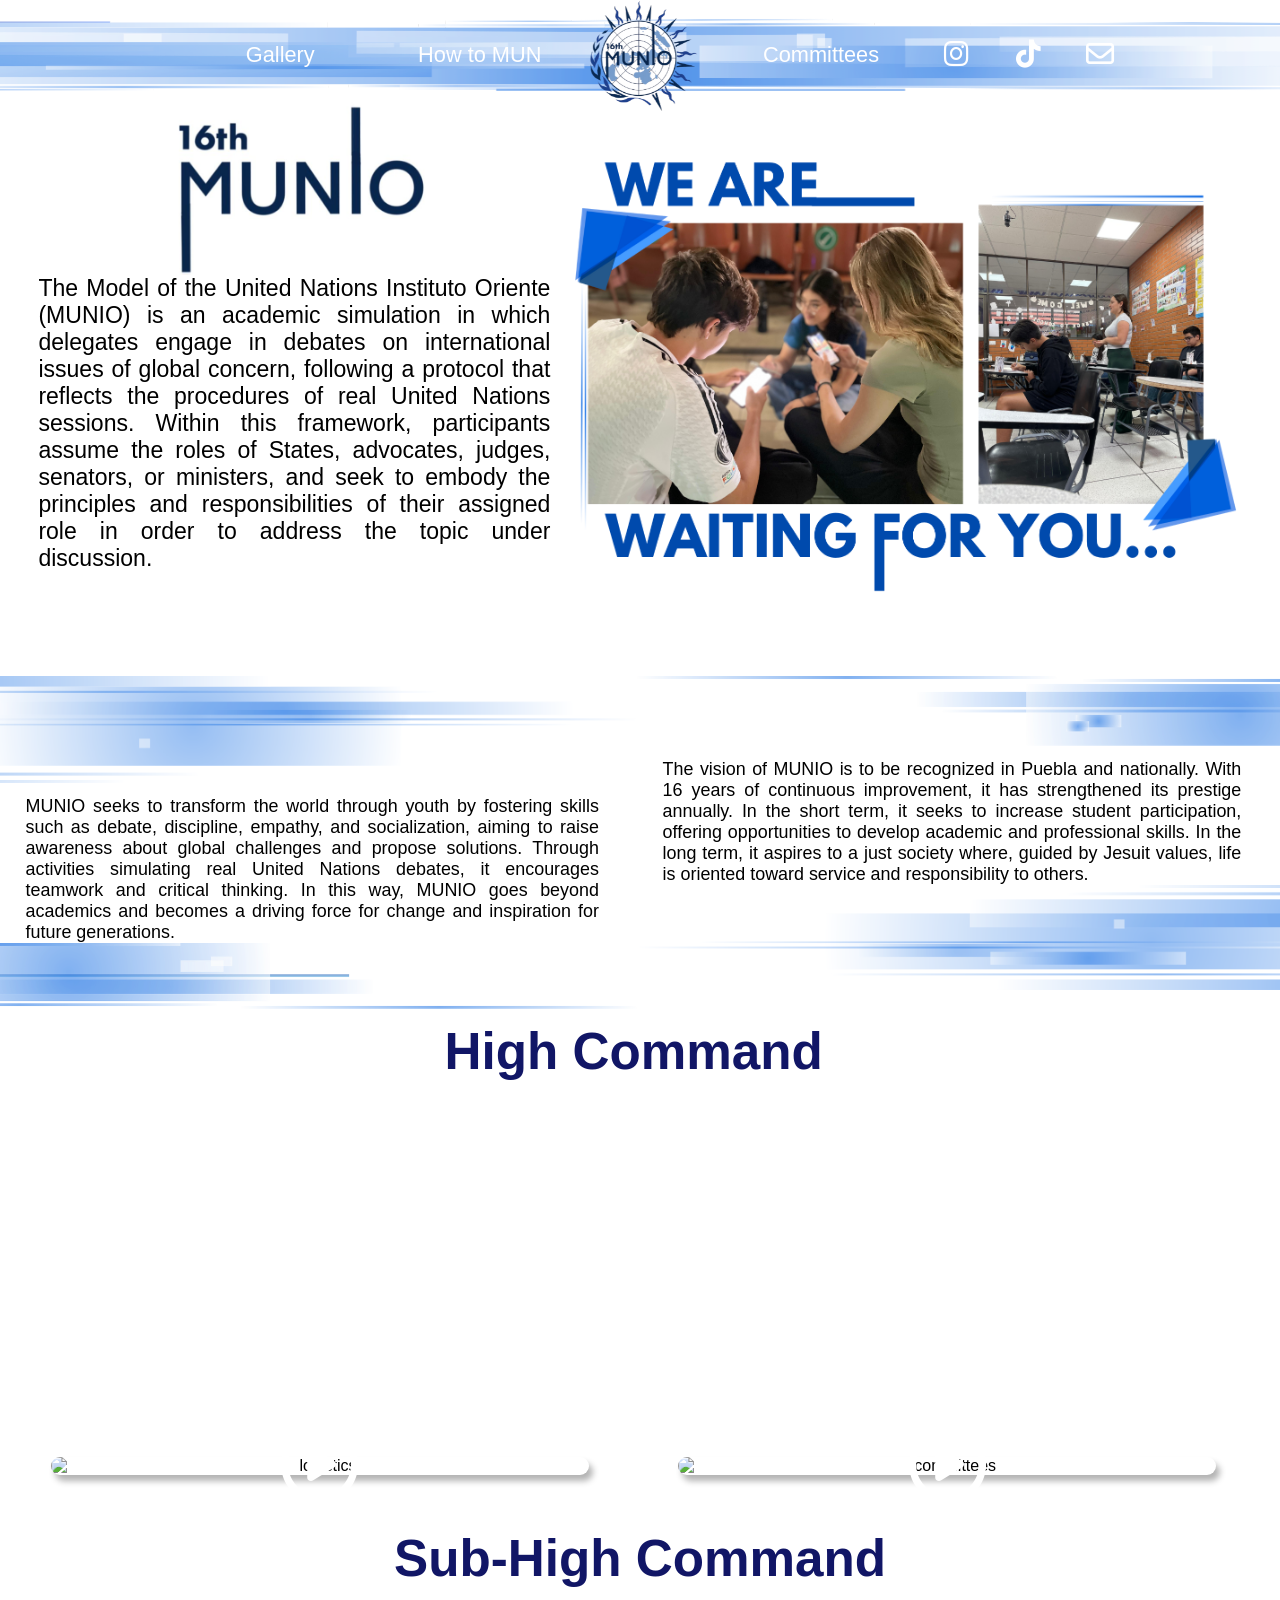
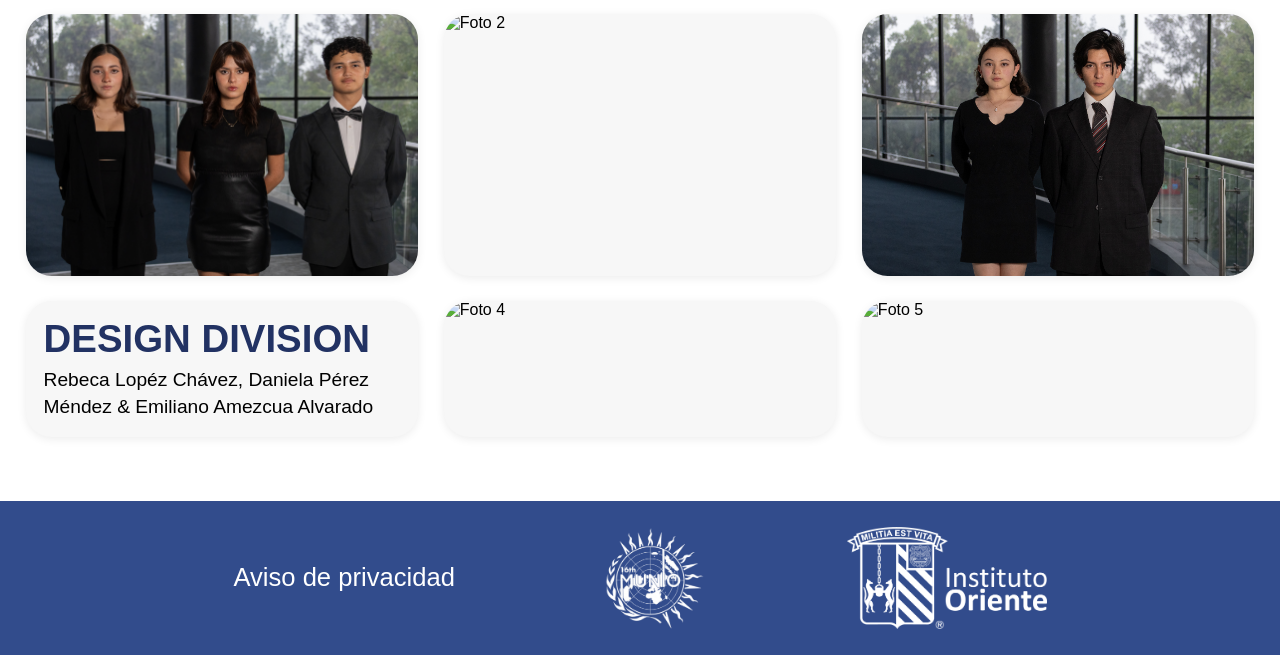
==== index.html @ 8e5d906c "Commit inicial" ====
<!DOCTYPE html>
<html lang="en">
<head>
  <meta charset="UTF-8">
  <meta name="viewport" content="width=device-width, initial-scale=1.0">
  <title>MUNIO | Home</title>
  <!-- Favicon -->
  <link rel="stylesheet" href="https://unpkg.com/aos@2.3.1/dist/aos.css">
  <link rel="shortcut icon" href="all.photos/logo-window.png" type="image/x-icon">
  <!-- Styles -->
  <link rel="stylesheet" href="home/home.css">
  <link rel="stylesheet" href="nb_footer.css">
  <link rel="stylesheet" href="https://cdnjs.cloudflare.com/ajax/libs/font-awesome/6.2.0/css/all.min.css">
  <!-- Description for SEO -->
  <meta name="description" content="MUNIO - The Model of the United Nations Instituto Oriente. Explore our mission, events, and join the discussion.">
</head>
<body>
  <section class="container">
    <img class="bar" src="all.photos/navbar.png" alt="">
    <div class="navbar">
      <a href="gallery/gallery.html">&nbsp Gallery  &nbsp</a>
      <a href="how_to_mun/htm.html" >&nbsp How to MUN &nbsp</a>
          <a href="index.html" class="centre"> &nbsp    &nbsp</a>
          <a href="committees/cmts.html">&nbsp Committees &nbsp</a>
          <!--<a href="../sign_up/s_up.html">&nbsp Sign Up &nbsp</a> -->
          <a class="smedia" target="_blank" href="https://www.instagram.com/munio.official/"><i class="fab fa-instagram fa-lg"></i></a>
          <a class="smedia" target="_blank" href="https://www.tiktok.com/@munio.official"><i class="fab fa-tiktok fa-lg"></i></a>
          <a class="smedia" target="_blank" href="https://mail.google.com/mail/?view=cm&fs=1&to=munio@ioriente.edu.mx"><i class="fa-regular fa-envelope fa-lg"></i></a>    
    </div>
  </section>
    
  <section class="menu-top"> 
    <a href="home/home.html"><img src="all.photos/16-navbar.png" width="100%"></a>
    <img id="small-navbar"   src="all.photos/small-navbar.png" width="100%">
    <span id="icon" onclick="openNav()">&#9776;</span>
  </section>
  <section id="menu">
    <a class="closebtn" onclick="closeNav()">&times;</a>
    <article class="menu-content">
      <a href="index.html">Home</a>
      <a href="how_to_mun/htm.html">How to MUN</a>
      <a href="committees/cmts.html">Committees</a>
      <!--<a href="sign_up/s_up.html">Sign Up</a>-->
      <a href="gallery/gallery.html">Gallery</a>   
      <a class="sm" target="_blank" href="https://www.instagram.com/munio.official/"><i class="fab fa-instagram fa-lg"></i></a>
      <a class="sm" target="_blank" href="https://www.tiktok.com/@munio.official"><i class="fab fa-tiktok fa-lg"></i></a>
    </article>
  </section>
  
<section class="matriz" id="main-lobby">
  <div class="cell" id="text">
    <div>
      <img src="all.photos/logo-16.png" alt="logo-15">
      <br> 
      <!--<b> "The root of growth is to dare the unknown" </b>
      <br> -->
      <p>
        The Model of the United Nations Instituto Oriente (MUNIO) is an academic simulation in which delegates engage in debates on international issues of global concern, following a protocol that reflects the procedures of real United Nations sessions. Within this framework, participants assume the roles of States, advocates, judges, senators, or ministers, and seek to embody the principles and responsibilities of their assigned role in order to address the topic under discussion.  
      </p>
    </div>
      </div>
<section class="cell" id="slideshow-container">
    <div class="mySlides fade">
      <img src="home/home_photos/index-1.png" style="width:90%">
    </div>
    <!--<div class="mySlides fade">
      <img src="gallery/gallery_photos/gallery_1.png" style="width:100%">
    </div>
    <div class="mySlides fade">
      <img src="gallery/gallery_photos/16-day3.png" style="width:100%">
    </div>
    <div class="mySlides fade">
      <img src="gallery/gallery_photos/5-cfair.png" style="width:100%">
    </div>
    <div class="mySlides fade">
      <img src="gallery/gallery_photos/12-minimun.png" style="width:100%">
    </div>
    <div class="mySlides fade">
      <img src="gallery/gallery_photos/2-2nd_cm.png" style="width:100%">
    </div>
    <div class="mySlides fade">
        <img src="gallery/gallery_photos/3-3rd_cm.png" style="width:100%">
    </div>
    <div class="mySlides fade">
        <img src="gallery/gallery_photos/4-4th_cm.png" style="width:100%">
    </div>-->

    <!--<div class="dots-container">
      <span class="dot"></span> 
      <span class="dot"></span> 
      <span class="dot"></span>
      <span class="dot"></span> 
      <span class="dot"></span> 
      <span class="dot"></span> 
      <span class="dot"></span> 
      <span class="dot"></span> 
    </div>-->
  </section>
</section>
<br>

<!--
<div class="cell" id="envelope">
  <img src="home/home_photos/envelope.png" alt="envelope" width="100%"> 
  <a href="https://youtu.be/QXqbS5a4hmg?si=q9ukcjyzx3qTXGrG" target="_blank"><i class="fa-regular fa-circle-play"></i></a>
</div>
-->
<section class="matriz">
  <div class="cell" id="mission">
    <img src="home/home_photos/i-top-left.png" alt="top-left" style="width:100%;">
    <p>MUNIO seeks to transform the world through youth by fostering skills such as debate, discipline, empathy, and socialization, aiming to raise awareness about global challenges and propose solutions. Through activities simulating real United Nations debates, it encourages teamwork and critical thinking. In this way, MUNIO goes beyond academics and becomes a driving force for change and inspiration for future generations.</p>
    <img class="phone-none" src="home/home_photos/i-bottom-left.png" alt="top-left" style="width:100%;">
  </div>

  <div class="cell" id="vision">
    <img src="home/home_photos/i-top-right.png" alt="top-left" style="width:100%;">
    <p> The vision of MUNIO is to be recognized in Puebla and nationally. With 16 years of continuous improvement, it has strengthened its prestige annually. In the short term, it seeks to increase student participation, offering opportunities to develop academic and professional skills. In the long term, it aspires to a just society where, guided by Jesuit values, life is oriented toward service and responsibility to others.</p>
    <img class="phone-none" src="home/home_photos/i-bottom-right.png" alt="top-left" style="width:100%;">
  </div>
</section>
      <br>

<section class="org-t">
  <h2>High Command</h2>
  <div class="cell" class="hc" data-aos="fade-up">
    <img src="home/home_photos/general.png" alt="general" width="100%"> 
    <a href="https://www.instagram.com/p/DN_dQ3zDlgo/" target="_blank"><i class="fa-regular fa-circle-play"></i></a>
  </div>

  <div class="matriz">
    <div class="cell" class="hc" id="logistics">
      <img src="home/home_photos/logistics.png" alt="logistics" width="100%">
      <a href="https://www.instagram.com/p/DOJ9CqZDjAl/" target="_blank"><i class="fa-regular fa-circle-play"></i></a>
    </div>
    <div class="cell" class="hc">
      <img src="home/home_photos/committees.png" alt="committees" width="100%">
      <a href="https://www.instagram.com/p/DNn4yCfu2da/" target="_blank"><i class="fa-regular fa-circle-play"></i></a>
    </div>
  </div>
</section>
  <br><br><br>

  <h2>Sub-High Command</h2>

<section class="six-grid" id="intercambiable">
  <figure class="g1">
    <img id="grid1"
      src="home/home_photos/design.png"
      alt="Foto 1"
      data-key="foto1">
  </figure>

  <figure class="g2">
    <img id="grid2"
      src="home/home_photos/foreign.png"
      alt="Foto 2"
      data-key="foto2">
  </figure>

  <figure class="g3">
    <img id="grid3"
      src="home/home_photos/staff.png"
      alt="Foto 3"
      data-key="foto3">
  </figure>

  <article class="text-card g4" id="grid4">
    <h3 id="txt-title">Sub-High Command</h3>
    <p id="txt-body">Here we have the 5 division of Sub-High Command</p>
  </article>

  <figure class="g5">
    <img id="grid5"
      src="home/home_photos/treasury.png" 
      alt="Foto 4"
      data-key="foto4">
  </figure>

  <figure class="g6">
    <img id="grid6"
      src="home/home_photos/special.png" 
      alt="Foto 5"
      data-key="foto5">
  </figure>

  <div class="pair" aria-hidden="true"></div>
</section>

<footer>
  <section>
    <a href="https://ioriente.edu.mx/es/privacy">Aviso de privacidad</a>
    <img src="all.photos/logo_MUNIO.png"> <img src="all.photos/Logo_IO.png">
  </section>
</footer>

<script src="https://unpkg.com/aos@2.3.1/dist/aos.js"></script>
<script>
function openNav() {
  document.getElementById("menu").style.height = "100%";
}
function closeNav() {
  document.getElementById("menu").style.height = "0%";
}
AOS.init();
// --- SLIDES ---
let slideIndex = 0;
showSlides();
function showSlides() {
  let i;
  let slides = document.getElementsByClassName("mySlides");
  let dots = document.getElementsByClassName("dot");
  for (i = 0; i < slides.length; i++) slides[i].style.display = "none";
  slideIndex++;
  if (slideIndex > slides.length) slideIndex = 1;
  for (i = 0; i < dots.length; i++) dots[i].className = dots[i].className.replace(" active", "");
  if (slides[slideIndex-1]) slides[slideIndex-1].style.display = "block";
  if (dots[slideIndex-1]) dots[slideIndex-1].className += " active";
  setTimeout(showSlides, 5000);
}

// --- SUB-HIGH COMMAND ---
document.addEventListener('DOMContentLoaded', () => {

  const textos = {
    foto1: { title: "DESIGN DIVISION", body: "Rebeca Lopéz Chávez, Daniela Pérez Méndez & Emiliano Amezcua Alvarado" },
    foto2: { title: "FOREIGN AFFAIRS", body: "Daniela Domínguez Varela & Ana Sofía Pérez Aguilar" },
    foto3: { title: "STAFF DIVISION", body: "Paola Muñozcano Garrido & Juan Pablo Lobato Izcoa" },
    foto4: { title: "TREASURY DIVISION", body: "Isabella Quiroz Velázquez & Isabella Jocelyn Alcántara Fuentes" },
    foto5: { title: "SPECIAL EVENTS", body: "Aurora Briseño Trani & Luz Adriana Montero Reyes" }
  };

  const grid1Img = document.getElementById('grid1');
  const txtTitle = document.getElementById('txt-title');
  const txtBody  = document.getElementById('txt-body');
  const thumbs = ['grid2','grid3','grid5','grid6'].map(id => document.getElementById(id));

  function actualizarTexto(key) {
    const t = textos[key];
    if (!t) return;
    txtTitle.textContent = t.title;
    txtBody.textContent  = t.body;
  }

  actualizarTexto(grid1Img.dataset.key);

  thumbs.forEach(el => {
    el.addEventListener('click', () => {
      const clickedSrc = el.src;
      const clickedKey = el.dataset.key;
      const currentSrc = grid1Img.src;
      const currentKey = grid1Img.dataset.key;
      grid1Img.src = clickedSrc;
      grid1Img.dataset.key = clickedKey;
      el.src = currentSrc;
      el.dataset.key = currentKey;
      actualizarTexto(clickedKey);
    });
  });

  // --- COPIAS PARA MÓVIL ---
  const pair = document.querySelector('.six-grid .pair');
  if (pair) {
    ['grid2','grid3','grid5','grid6'].forEach(id => {
      const fig = document.getElementById(id).parentElement;
      const clone = fig.cloneNode(true);
      const img = clone.querySelector('img');
      img.removeAttribute('id');
      img.parentElement.classList.remove('g2','g3','g5','g6');
      img.addEventListener('click', () => document.getElementById(id).click());
      pair.appendChild(clone);
    });
  }

});
</script>

</body>
</html>
---- home/home.css ----
* {
  padding: 0;
  box-sizing: border-box; /* 🔹 Mejora: Control uniforme del tamaño de cajas */
}

#main-lobby {
  width: 98vw;
  text-align: center;
  margin-top: 11vw;
}
#main-lobby p {
  font-size: 1.2vw;
  margin-bottom: 2vw;
}

#text {
  position: relative;
  left: 2vw;
  top: 50%;
  transform: translateY(-50%);
  display: block;
  height: 25vw;
}

#text div {
  font-size: 1.5vw;
}

#text div img {
  margin-top: -7vw;
  width: 20vw;
}

#text p {
  text-align: justify;
  font-size: 1.8vw;
  width: 40vw;
  margin-right: 1vw;
}

#slideshow-container {
  width: 58vw;
  height: 33vw;
  position: relative;
  margin: auto;
  right: 0vw;
  top: 50%;
  transform: translateY(-50%);
  display: block;
}

#mission,
#vision {
  margin-top: 3vw;
  padding-top: 5px;
  display: block;
  height: 20vw;
  /* background-color: orange; */
}

#mission p,
#vision p {
  font-size: 1.4vw;
  text-align: justify;
  margin-inline: 2vw;
  width: 90%;
  /* background-color: rgba(0,0,0,0.3); */
  margin-top: 1vw;
}

#our-m {
  width: 21vw;
  /* background-color: rgb(0, 0, 255, 0.5); */
  position: relative;
  top: -11.5vw;
  left: -10vw;
  margin-bottom: -12vw;
}

#our-v {
  width: 19vw;
  /* background-color: rgb(0, 0, 255, 0.5); */
  position: relative;
  bottom: -11.5vw;
  right: -8vw;
  margin-bottom: -8vw;
}

.org-t {
  width: 98vw;
  height: 100%;
  display: block;
  text-align: center;
  margin-top: 6vw;
  margin-left: 0.5vw;
}

.org-t img {
  border-radius: 15px;
  box-shadow: 4px 6px 6px rgba(0, 0, 0, 0.3);
}

h2 {
  margin: auto;
  width: 45vw;
  font-size: 4vw;
  color: #111666;
  text-align: center;
  margin-bottom: 1.8vw;
}

.matriz {
  display: grid;
  grid-template-columns: auto auto;
  margin: auto;
  position: relative;
  height: 100%;
  margin-top: 4vw;
}

.cell {
  position: relative;
  height: 100%;
  text-align: center;
  display: grid;
  justify-content: center;
  align-items: center;
}

.cell img {
  width: 42vw;
  margin: auto;
}

.cell i {
  position: absolute;
  top: 45%;
  left: 50%;
  transform: translate(-50%, -50%);
  font-size: 6vw;
  color: white;
}

#envelope {
  margin-bottom: -6vw;
}

* {
  box-sizing: border-box;
}

.mySlides {
  display: none;
}

img {
  vertical-align: middle;
}

/* Slideshow container */
.dot {
  height: 1vw;
  width: 1vw;
  margin: 0.6vw;
  background-color: #bbb;
  border-radius: 50%;
  display: inline-block;
  transition: background-color 0.6s ease;
}

.dots-container {
  position: absolute;
  bottom: 8%;
  left: 50%;
  transform: translateX(-50%);
  text-align: center;
  width: 100%;
}

.active {
  background-color: #717171;
}

/* Fading animation */
.fade {
  animation-name: fade;
  animation-duration: 1s;
}

/* Contenedor general */
.six-grid {
  display: grid;
  gap: 2vw;
  margin: 2vw;
  grid-template-columns: repeat(3, 1fr);
  grid-template-rows: auto auto;
  grid-template-areas:
  "g1 g2 g3"
  "g4 g5 g6";
  align-items: stretch;
}

.six-grid img {
  width: 100%;
}


.g1 { grid-area: g1; }
.g2 { grid-area: g2; }
.g3 { grid-area: g3; }
.g4 { grid-area: g4; }
.g5 { grid-area: g5; }
.g6 { grid-area: g6; }

.pair {
  display: none;
}

.six-grid figure img:hover {
  transform: scale(1.05);
}

.text-card {
  padding: 16px 18px;
  background: #ffffff;
  display: flex;
  flex-direction: column;
  justify-content: center;
  gap: 6px;
}

.text-card h3 {
  margin: 0;
  font-size: clamp(16px, 1.6vw, 22px);
  color: #223263;
}

.text-card p {
  margin: 0;
  line-height: 1.4;
  font-size: clamp(14px, 1.2vw, 18px);
}

#txt-title {
  font-size: 3vw;
}

#txt-body {
  font-size: 1.5vw;
}

.six-grid figure,
.six-grid .text-card {
  width: 100%;
  height: 100%;
  margin: 0;
  background: #f7f7f7;
  border-radius: 2vw;
  overflow: hidden;
  position: relative;
  box-shadow: 0 2px 10px rgba(0, 0, 0, .08);
}

.six-grid figure img {
  display: block;
  width: 100%;
  height: 100%;
  object-fit: cover;
  cursor: pointer;
  transition: transform .25s ease;
}

@media (max-width: 750px) {
  #main-lobby {
    height: 100vw;
    margin-top: 5vw;
    margin-bottom: 10vw;
  }

  #text {
    top: 2vw;
    margin-bottom: -20vw;
  }

  #slideshow-container {
    width: 96vw;
    margin-top: -10vw;
  }

  .dots-container {
    display: none;
  }

  #text {
    left: 50%;
    transform: translate(-50%, 0%);
    height: fit-content;
    width: 85vw;
  }

  #text p {
    width: fit-content;
  }

  h2 {
    font-size: 6vw;
    width: 80vw;
    margin: 0;
  }

  #envelope {
    margin-top: 25vw;
    margin-bottom: -28vw;
  }

  #mission,
  #vision {
    display: block;
    height: 70vw;
    width: 100%;
    left: -3%;
    margin: auto;
  }

  #mission p,
  #vision p {
    font-size: 3.7vw;
    text-align: justify;
    margin-inline: 2vw;
    width: 85vw;
    margin: auto;
  }

  #vision img {
    margin-top: 18vw;
  }

  #mission {
    margin-top: 28vw;
    height: 44vw;
    padding-bottom: 2vw;
  }

  #vision {
    height: 38vw;
  }

  .phone-none {
    display: none;
  }

  #our-m {
    width: 50vw;
    position: relative;
    top: -17vw;
    left: -14vw;
    margin-bottom: -14vw;
  }

  #our-v {
    width: 40vw;
    position: relative;
    bottom: 31vw;
    right: -18vw;
    margin-bottom: -34vw;
  }
  .matriz {
    grid-template-columns: auto;
    margin-top: -15vw;
    justify-content: center;
  }

  #logistics {
    margin-bottom: 11vw;
    margin-top: 13vw;
  }
  #logistics i {
    top: 25vw;  
  }

  #text p {
    font-size: 3.5vw;
  }

  #text div img {
    display: none;
  }

  #text div b {
    font-size: 6vw;
    width: 100%;
  }

  .cell img {
    width: 74vw;
    margin: auto;
  }


  .org-t {
    width: 95vw;
    margin-top: 38vw;
  }



  .six-grid {
    grid-template-columns: 1fr;
    grid-template-areas:
      "g1"
      "g4"
      "pair";
  }

  .pair {
    display: grid;
    grid-template-columns: 1fr 1fr;
    gap: 2vw;
  }

  .g2,
  .g3,
  .g5,
  .g6 {
    display: none;
  }

  #txt-title {
    font-size: 5vw;
  }

  #txt-body {
    font-size: 3vw;
  }

  .g2 img,
  .g3 img,
  .g5 img,
  .g6 img {
    width: 100% ;
    margin-left: 0vw;
  }

  #intercambiable img {
    width: 100%;
    margin-left: 0vw;
  }

  .pair .g2,
  .pair .g3,
  .pair .g5,
  .pair .g6 {
    display: grid;
  }
}
---- nb_footer.css ----
/* ================================
   Global Reset & Basic Structure
   ================================ */

* { 
  margin: 0; 
  padding: 0; 
  box-sizing: border-box; 
}

body {
  font-family: Arial, Helvetica, sans-serif;
  background-color: white;
  color: #000;
  overflow-x: hidden; 
}

html {
  scroll-behavior: smooth;
}

/* 💡 Best Practice:
   - Use a CSS reset (like Normalize.css or a universal reset) 
     to ensure consistent styling across browsers.
*/

/* ================================
   Header / Navigation Container
   ================================ */

.container {
  position: fixed;
  top: 0;
  left: 0;
  height: clamp(6rem, 12vw, 8rem); /* ⬜️ Sustituí 12vw por clamp() más adaptable */
  width: 100%;
  z-index: 4;
}

.bar {
  width: 100%;
  position: absolute;
  top: 0; 
  left: 50%;
  transform: translateX(-50%);
}

/* ================================
   Navigation Bar
   ================================ */

.navbar {
  position: absolute;
  left: 51.4%;
  transform: translateX(-50%);
  overflow: hidden;
  width: 80vw;
  top: 1vw;
  padding: 0.3vw 3vw 1.2vw 3vw;
  display: flex; 
  justify-content: space-between; 
  align-items: center; 
}


.navbar a {
  float: none;
  display: block;
  font-size: 1.7vw;
  padding: 2vw 0.5vw;
  color: white;
  width: 15vw;
  text-align: center;
  text-decoration: none;
  font-weight: 100;
  transition: color 0.3s;
}

#active {
  text-decoration: underline solid white 0.4vw;
  text-underline-offset: 0.6vw;
}

.navbar a:hover {
  transform: scale(1.25);
}

/* ================================
   Social Media Icons
   ================================ */
.smedia {
  width: 5vw !important;
}

.centre {
  width: 10.5vw !important; 
}
.smedia i {
  font-size: 2.2vw;
}

/* ================================
   Mobile Menu (Hamburger Menu)
   ================================ */

.menu-top {
  position: relative;
  top: 0;
  left: 50%;
  transform: translateX(-50%);
  width: 95%;
  height: 18vw; 
  display: none;
}
.menu-top img {
  position: absolute;
  left: -5vw;
  top: 52%;
  transform: translateY(-50%);
  width: 70vw;
  z-index: 4;
}

.menu-top #icon {
  position: absolute;
  top: 50%;
  transform: translateY(-50%);
  right: 5vw;
  color: #15167D;
  font-size: 12vw;
  z-index: 4;
}
#small-navbar {
  width: 95vw;
  top: 1vw;
  z-index: 3;
  left: 50%;
  transform: translate(-50%, 0%);
}
/* ================================
   Fullscreen Menu Overlay
   ================================ */

#menu {
  height: 0%;
  width: 100%;
  position: fixed;
  top: 0;
  right: 0;
  backdrop-filter: blur(20px);
  -webkit-backdrop-filter: blur(20px);
  overflow: hidden;
  transition: 0.5s;
  z-index: 4;
  display: flex;
  justify-content: center;
  align-items: center; 
}
.menu-content {
  position: relative;
  top: 12%;
  width: 80%;
  text-align: center;
  margin: 30px auto 120px;
}
#menu a {
  padding: 20px;
  text-decoration: none;
  font-size: 10vw;
  font-weight: 500;
  color: black;
  display: block;
  border-bottom: 1vw solid #254e9b;
}

#menu .sm {
  background-color: transparent;
  display: inline-flex;
  margin-top: 50px;
  padding: 25px;
  border: none;
}
#icon {
  display: flex;
  z-index: 5;
}

#menu .closebtn {
  position: absolute;
  top: -1.5%;
  right: 12%;
  font-size: 60px;
  width: 5%;
  height: 10%;
  z-index: 1;
  border: none;
}

/* ================================
   Footer Section
   ================================ */

footer {
  display: flex; 
  justify-content: center; 
  align-items: center;
  position: relative;
  width: 100%;
  height: 12vw;
  margin-top: 5vw;
  background-color: #324c8c;
}
footer section {
  justify-content: center;
  display: flex;
  align-items: center;
  margin:0;
  gap: 10vw;
}

footer section a {
  text-decoration: none;
  color: white;
  font-size: 2vw;
}

footer section img {
  height: 8vw;
}


/* ================================
   Responsive Design
   ================================ */

@media screen and (max-width: 750px) {
  .container {
    display: none;
  }

  .menu-top {
    display: flex;
  }

  footer {
    flex-direction: column;
    height: auto;
    gap: 5vw;
    padding: 5vw;
  }

  footer #aviso {
    font-size: 4vw;
    text-align: center;
    margin: 0; /*Quitar margen puesto más arriba*/
  }

  footer #logos {
    justify-content: center;
    margin: 0; /*Quitar margen puesto más arriba*/
  }

  #logos img {
    width: 30vw;
    height: auto;
  }

}

/* 💡 Best Practice:
   - Define multiple breakpoints (not just one at 750px).
   - Use rem-based media queries (e.g., 48rem, 64rem) for consistency with font scaling.
*/
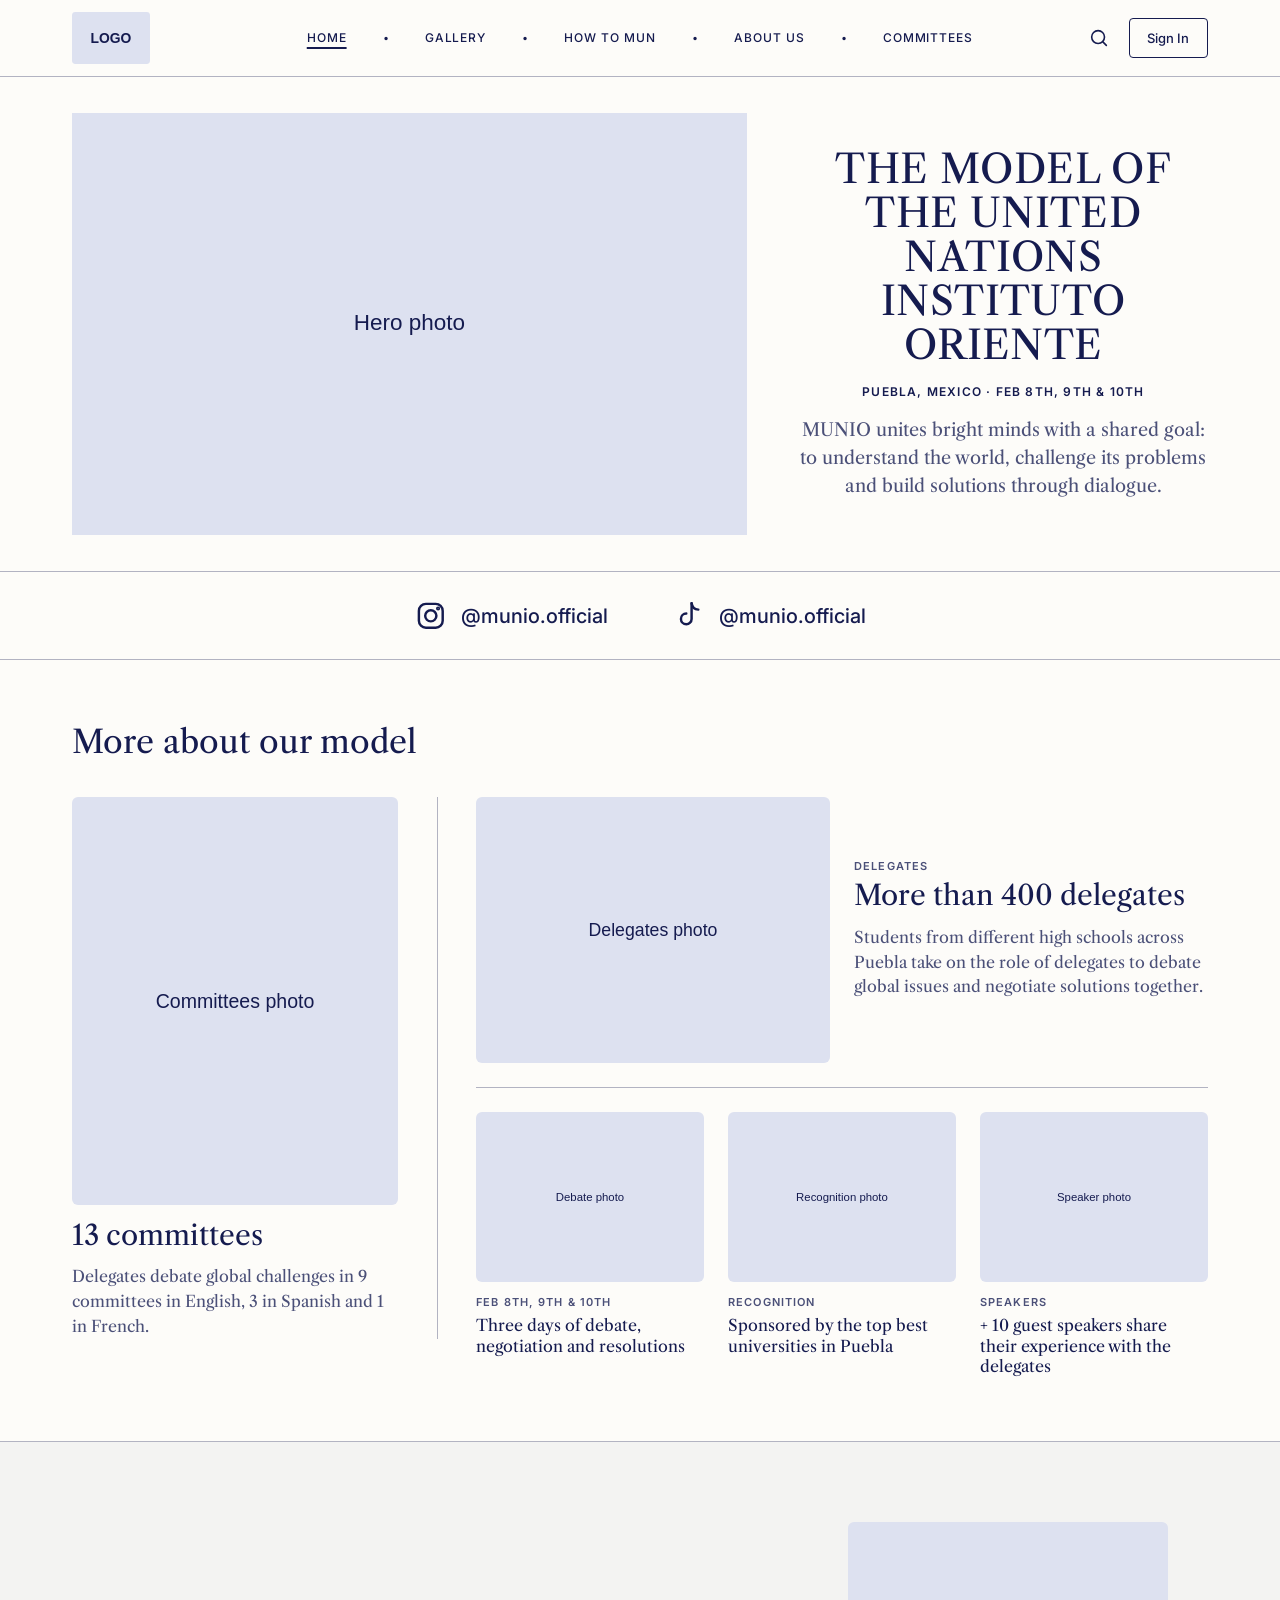
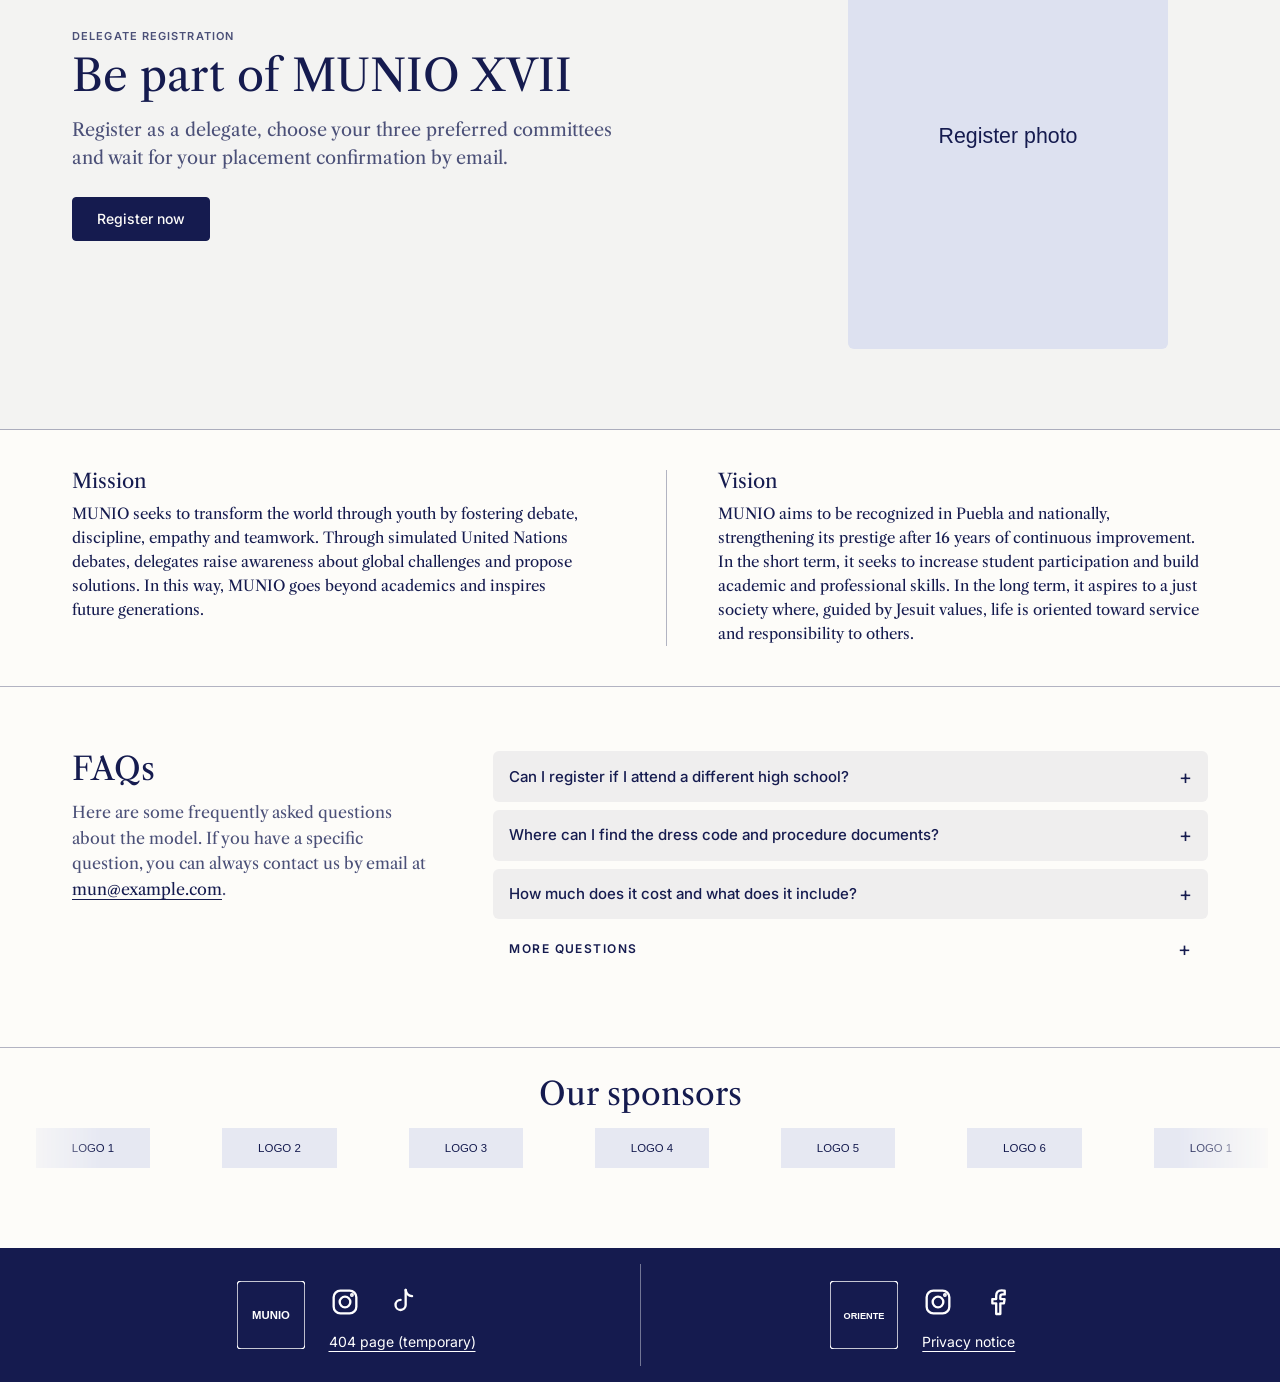
==== commit 3504d590: "feat: initial MUNIO XVII site (Home, maintenance, 404)" ====
--- a/index.html
+++ b/index.html
@@ -1,278 +1,271 @@
 <!DOCTYPE html>
-<html lang="en">
+<html lang="en" data-root="./">
 <head>
   <meta charset="UTF-8">
-  <meta name="viewport" content="width=device-width, initial-scale=1.0">
-  <title>MUNIO | Home</title>
+  <meta name="viewport" content="width=device-width, initial-scale=1">
+  <title>MUNIO XVII | Home</title>
+  <meta name="description" content="MUNIO - The Model of the United Nations Instituto Oriente. Explore our mission, events, and join the discussion.">
+  <meta name="theme-color" content="#FDFCF9">
+
   <!-- Favicon -->
-  <link rel="stylesheet" href="https://unpkg.com/aos@2.3.1/dist/aos.css">
-  <link rel="shortcut icon" href="all.photos/logo-window.png" type="image/x-icon">
-  <!-- Styles -->
-  <link rel="stylesheet" href="home/home.css">
-  <link rel="stylesheet" href="nb_footer.css">
-  <link rel="stylesheet" href="https://cdnjs.cloudflare.com/ajax/libs/font-awesome/6.2.0/css/all.min.css">
-  <!-- Description for SEO -->
-  <meta name="description" content="MUNIO - The Model of the United Nations Instituto Oriente. Explore our mission, events, and join the discussion.">
+  <link rel="icon" href="assets/logo-window.png" type="image/png">
+
+  <!-- Fuentes: serif (titulares y texto) + sans neutra (menú, etiquetas, botones).
+       Solo los pesos usados y display=swap para que el texto nunca quede invisible. -->
+  <link rel="preconnect" href="https://fonts.googleapis.com">
+  <link rel="preconnect" href="https://fonts.gstatic.com" crossorigin>
+  <link rel="stylesheet" href="https://fonts.googleapis.com/css2?family=Inter:wght@400..600&family=Libre+Caslon+Text:ital,wght@0,400;1,400&display=swap">
+
+  <!-- Estilos (el orden importa: tokens -> base -> componente -> página).
+       Las rutas son relativas a ESTE archivo (index.html en la raíz). -->
+  <link rel="stylesheet" href="styles/variables.css">
+  <link rel="stylesheet" href="styles/global.css">
+  <link rel="stylesheet" href="shared/css/header.css">
+  <link rel="stylesheet" href="shared/css/components.css">
+  <link rel="stylesheet" href="shared/css/footer.css">
+  <link rel="stylesheet" href="pages/home/home.css">
+
+  <!-- JS (solo shared/js/, según architecture.md). defer = no bloquea el render. -->
+  <script src="shared/js/include.js" defer></script>
+  <script src="shared/js/header.js" defer></script>
 </head>
+
 <body>
-  <section class="container">
-    <img class="bar" src="all.photos/navbar.png" alt="">
-    <div class="navbar">
-      <a href="gallery/gallery.html">&nbsp Gallery  &nbsp</a>
-      <a href="how_to_mun/htm.html" >&nbsp How to MUN &nbsp</a>
-          <a href="index.html" class="centre"> &nbsp    &nbsp</a>
-          <a href="committees/cmts.html">&nbsp Committees &nbsp</a>
-          <!--<a href="../sign_up/s_up.html">&nbsp Sign Up &nbsp</a> -->
-          <a class="smedia" target="_blank" href="https://www.instagram.com/munio.official/"><i class="fab fa-instagram fa-lg"></i></a>
-          <a class="smedia" target="_blank" href="https://www.tiktok.com/@munio.official"><i class="fab fa-tiktok fa-lg"></i></a>
-          <a class="smedia" target="_blank" href="https://mail.google.com/mail/?view=cm&fs=1&to=munio@ioriente.edu.mx"><i class="fa-regular fa-envelope fa-lg"></i></a>    
-    </div>
-  </section>
-    
-  <section class="menu-top"> 
-    <a href="home/home.html"><img src="all.photos/16-navbar.png" width="100%"></a>
-    <img id="small-navbar"   src="all.photos/small-navbar.png" width="100%">
-    <span id="icon" onclick="openNav()">&#9776;</span>
-  </section>
-  <section id="menu">
-    <a class="closebtn" onclick="closeNav()">&times;</a>
-    <article class="menu-content">
-      <a href="index.html">Home</a>
-      <a href="how_to_mun/htm.html">How to MUN</a>
-      <a href="committees/cmts.html">Committees</a>
-      <!--<a href="sign_up/s_up.html">Sign Up</a>-->
-      <a href="gallery/gallery.html">Gallery</a>   
-      <a class="sm" target="_blank" href="https://www.instagram.com/munio.official/"><i class="fab fa-instagram fa-lg"></i></a>
-      <a class="sm" target="_blank" href="https://www.tiktok.com/@munio.official"><i class="fab fa-tiktok fa-lg"></i></a>
-    </article>
-  </section>
-  
-<section class="matriz" id="main-lobby">
-  <div class="cell" id="text">
-    <div>
-      <img src="all.photos/logo-16.png" alt="logo-15">
-      <br> 
-      <!--<b> "The root of growth is to dare the unknown" </b>
-      <br> -->
-      <p>
-        The Model of the United Nations Instituto Oriente (MUNIO) is an academic simulation in which delegates engage in debates on international issues of global concern, following a protocol that reflects the procedures of real United Nations sessions. Within this framework, participants assume the roles of States, advocates, judges, senators, or ministers, and seek to embody the principles and responsibilities of their assigned role in order to address the topic under discussion.  
-      </p>
-    </div>
-      </div>
-<section class="cell" id="slideshow-container">
-    <div class="mySlides fade">
-      <img src="home/home_photos/index-1.png" style="width:90%">
-    </div>
-    <!--<div class="mySlides fade">
-      <img src="gallery/gallery_photos/gallery_1.png" style="width:100%">
-    </div>
-    <div class="mySlides fade">
-      <img src="gallery/gallery_photos/16-day3.png" style="width:100%">
-    </div>
-    <div class="mySlides fade">
-      <img src="gallery/gallery_photos/5-cfair.png" style="width:100%">
-    </div>
-    <div class="mySlides fade">
-      <img src="gallery/gallery_photos/12-minimun.png" style="width:100%">
-    </div>
-    <div class="mySlides fade">
-      <img src="gallery/gallery_photos/2-2nd_cm.png" style="width:100%">
-    </div>
-    <div class="mySlides fade">
-        <img src="gallery/gallery_photos/3-3rd_cm.png" style="width:100%">
-    </div>
-    <div class="mySlides fade">
-        <img src="gallery/gallery_photos/4-4th_cm.png" style="width:100%">
-    </div>-->
-
-    <!--<div class="dots-container">
-      <span class="dot"></span> 
-      <span class="dot"></span> 
-      <span class="dot"></span>
-      <span class="dot"></span> 
-      <span class="dot"></span> 
-      <span class="dot"></span> 
-      <span class="dot"></span> 
-      <span class="dot"></span> 
-    </div>-->
-  </section>
-</section>
-<br>
-
-<!--
-<div class="cell" id="envelope">
-  <img src="home/home_photos/envelope.png" alt="envelope" width="100%"> 
-  <a href="https://youtu.be/QXqbS5a4hmg?si=q9ukcjyzx3qTXGrG" target="_blank"><i class="fa-regular fa-circle-play"></i></a>
-</div>
--->
-<section class="matriz">
-  <div class="cell" id="mission">
-    <img src="home/home_photos/i-top-left.png" alt="top-left" style="width:100%;">
-    <p>MUNIO seeks to transform the world through youth by fostering skills such as debate, discipline, empathy, and socialization, aiming to raise awareness about global challenges and propose solutions. Through activities simulating real United Nations debates, it encourages teamwork and critical thinking. In this way, MUNIO goes beyond academics and becomes a driving force for change and inspiration for future generations.</p>
-    <img class="phone-none" src="home/home_photos/i-bottom-left.png" alt="top-left" style="width:100%;">
-  </div>
-
-  <div class="cell" id="vision">
-    <img src="home/home_photos/i-top-right.png" alt="top-left" style="width:100%;">
-    <p> The vision of MUNIO is to be recognized in Puebla and nationally. With 16 years of continuous improvement, it has strengthened its prestige annually. In the short term, it seeks to increase student participation, offering opportunities to develop academic and professional skills. In the long term, it aspires to a just society where, guided by Jesuit values, life is oriented toward service and responsibility to others.</p>
-    <img class="phone-none" src="home/home_photos/i-bottom-right.png" alt="top-left" style="width:100%;">
-  </div>
-</section>
-      <br>
-
-<section class="org-t">
-  <h2>High Command</h2>
-  <div class="cell" class="hc" data-aos="fade-up">
-    <img src="home/home_photos/general.png" alt="general" width="100%"> 
-    <a href="https://www.instagram.com/p/DN_dQ3zDlgo/" target="_blank"><i class="fa-regular fa-circle-play"></i></a>
-  </div>
-
-  <div class="matriz">
-    <div class="cell" class="hc" id="logistics">
-      <img src="home/home_photos/logistics.png" alt="logistics" width="100%">
-      <a href="https://www.instagram.com/p/DOJ9CqZDjAl/" target="_blank"><i class="fa-regular fa-circle-play"></i></a>
-    </div>
-    <div class="cell" class="hc">
-      <img src="home/home_photos/committees.png" alt="committees" width="100%">
-      <a href="https://www.instagram.com/p/DNn4yCfu2da/" target="_blank"><i class="fa-regular fa-circle-play"></i></a>
-    </div>
-  </div>
-</section>
-  <br><br><br>
-
-  <h2>Sub-High Command</h2>
-
-<section class="six-grid" id="intercambiable">
-  <figure class="g1">
-    <img id="grid1"
-      src="home/home_photos/design.png"
-      alt="Foto 1"
-      data-key="foto1">
-  </figure>
-
-  <figure class="g2">
-    <img id="grid2"
-      src="home/home_photos/foreign.png"
-      alt="Foto 2"
-      data-key="foto2">
-  </figure>
-
-  <figure class="g3">
-    <img id="grid3"
-      src="home/home_photos/staff.png"
-      alt="Foto 3"
-      data-key="foto3">
-  </figure>
-
-  <article class="text-card g4" id="grid4">
-    <h3 id="txt-title">Sub-High Command</h3>
-    <p id="txt-body">Here we have the 5 division of Sub-High Command</p>
-  </article>
-
-  <figure class="g5">
-    <img id="grid5"
-      src="home/home_photos/treasury.png" 
-      alt="Foto 4"
-      data-key="foto4">
-  </figure>
-
-  <figure class="g6">
-    <img id="grid6"
-      src="home/home_photos/special.png" 
-      alt="Foto 5"
-      data-key="foto5">
-  </figure>
-
-  <div class="pair" aria-hidden="true"></div>
-</section>
-
-<footer>
-  <section>
-    <a href="https://ioriente.edu.mx/es/privacy">Aviso de privacidad</a>
-    <img src="all.photos/logo_MUNIO.png"> <img src="all.photos/Logo_IO.png">
-  </section>
-</footer>
-
-<script src="https://unpkg.com/aos@2.3.1/dist/aos.js"></script>
-<script>
-function openNav() {
-  document.getElementById("menu").style.height = "100%";
-}
-function closeNav() {
-  document.getElementById("menu").style.height = "0%";
-}
-AOS.init();
-// --- SLIDES ---
-let slideIndex = 0;
-showSlides();
-function showSlides() {
-  let i;
-  let slides = document.getElementsByClassName("mySlides");
-  let dots = document.getElementsByClassName("dot");
-  for (i = 0; i < slides.length; i++) slides[i].style.display = "none";
-  slideIndex++;
-  if (slideIndex > slides.length) slideIndex = 1;
-  for (i = 0; i < dots.length; i++) dots[i].className = dots[i].className.replace(" active", "");
-  if (slides[slideIndex-1]) slides[slideIndex-1].style.display = "block";
-  if (dots[slideIndex-1]) dots[slideIndex-1].className += " active";
-  setTimeout(showSlides, 5000);
-}
-
-// --- SUB-HIGH COMMAND ---
-document.addEventListener('DOMContentLoaded', () => {
-
-  const textos = {
-    foto1: { title: "DESIGN DIVISION", body: "Rebeca Lopéz Chávez, Daniela Pérez Méndez & Emiliano Amezcua Alvarado" },
-    foto2: { title: "FOREIGN AFFAIRS", body: "Daniela Domínguez Varela & Ana Sofía Pérez Aguilar" },
-    foto3: { title: "STAFF DIVISION", body: "Paola Muñozcano Garrido & Juan Pablo Lobato Izcoa" },
-    foto4: { title: "TREASURY DIVISION", body: "Isabella Quiroz Velázquez & Isabella Jocelyn Alcántara Fuentes" },
-    foto5: { title: "SPECIAL EVENTS", body: "Aurora Briseño Trani & Luz Adriana Montero Reyes" }
-  };
-
-  const grid1Img = document.getElementById('grid1');
-  const txtTitle = document.getElementById('txt-title');
-  const txtBody  = document.getElementById('txt-body');
-  const thumbs = ['grid2','grid3','grid5','grid6'].map(id => document.getElementById(id));
-
-  function actualizarTexto(key) {
-    const t = textos[key];
-    if (!t) return;
-    txtTitle.textContent = t.title;
-    txtBody.textContent  = t.body;
-  }
-
-  actualizarTexto(grid1Img.dataset.key);
-
-  thumbs.forEach(el => {
-    el.addEventListener('click', () => {
-      const clickedSrc = el.src;
-      const clickedKey = el.dataset.key;
-      const currentSrc = grid1Img.src;
-      const currentKey = grid1Img.dataset.key;
-      grid1Img.src = clickedSrc;
-      grid1Img.dataset.key = clickedKey;
-      el.src = currentSrc;
-      el.dataset.key = currentKey;
-      actualizarTexto(clickedKey);
-    });
-  });
-
-  // --- COPIAS PARA MÓVIL ---
-  const pair = document.querySelector('.six-grid .pair');
-  if (pair) {
-    ['grid2','grid3','grid5','grid6'].forEach(id => {
-      const fig = document.getElementById(id).parentElement;
-      const clone = fig.cloneNode(true);
-      const img = clone.querySelector('img');
-      img.removeAttribute('id');
-      img.parentElement.classList.remove('g2','g3','g5','g6');
-      img.addEventListener('click', () => document.getElementById(id).click());
-      pair.appendChild(clone);
-    });
-  }
-
-});
-</script>
+  <a class="skip-link" href="#main">Skip to content</a>
+
+  <!-- ===================== HEADER (componente compartido) =====================
+       include.js reemplaza este hueco por shared/components/header.html -->
+  <div data-include="shared/components/header.html" class="header-slot"></div>
+
+  <!-- ===================== HERO ===================== -->
+  <!-- El resto de las secciones de Home va dentro de este <main> -->
+  <main id="main">
+    <section class="hero" aria-labelledby="hero-title">
+      <div class="hero__inner">
+
+        <figure class="hero__media">
+          <!-- LCP: fetchpriority="high" y sin loading="lazy".
+               TODO: ajustar alt y width/height a la imagen real. -->
+        <img class="hero__img" src="data:image/svg+xml,%3Csvg xmlns='http://www.w3.org/2000/svg' viewBox='0 0 1200 750'%3E%3Crect width='1200' height='750' fill='%23DDE1F0'/%3E%3Ctext x='600' y='385' text-anchor='middle' font-family='sans-serif' font-size='40' fill='%23151B4F'%3EHero photo%3C/text%3E%3C/svg%3E"
+            alt="MUNIO XVII hero photo (placeholder)"
+            width="1200" height="750" fetchpriority="high" decoding="async">
+          <!-- VIDEO (activar cuando esté listo): la imagen se ve 3 s y luego arranca el video.
+               Pasos: 1) quitar este comentario, 2) descomentar el CSS ".hero__media" / ".hero__video"
+               (en pages/home/home.css), 3) agregar al final de index.html:
+               <script src="shared/js/hero-video.js" defer></script>
+          <video class="hero__video" muted playsinline preload="metadata" aria-hidden="true"
+                 poster="pages/home/images/index-1.png">
+            <source src="pages/home/videos/hero.webm" type="video/webm">
+            <source src="pages/home/videos/hero.mp4" type="video/mp4">
+          </video>
+          -->
+        </figure>
+
+        <div class="hero__body">
+          <!-- <p class="hero__kicker">MUNIO XVII</p> -->
+          <h1 id="hero-title" class="hero__title">The Model of the United Nations Instituto Oriente</h1>
+          <p class="hero__byline">Puebla, Mexico · <span>Feb 8th, 9th &amp; 10th</span></p>
+          <p class="hero__deck">MUNIO unites bright minds with a shared goal: to understand the world, challenge its problems and build solutions through dialogue.</p>
+        </div>
+
+      </div>
+    </section>
+
+    <!-- ===================== SOCIAL MEDIA ===================== -->
+    <section class="social" aria-label="Social media">
+      <div class="social__inner">
+        <ul class="social__list">
+          <li><a class="social__link" href="https://www.instagram.com/munio.official/" target="_blank" rel="noopener noreferrer"><svg class="social__icon" viewBox="0 0 24 24" aria-hidden="true" focusable="false"><rect x="3.5" y="3.5" width="17" height="17" rx="5"/><circle cx="12" cy="12" r="4"/><circle cx="17.2" cy="6.8" r=".6"/></svg><span>@munio.official</span><span class="visually-hidden"> on Instagram (opens in a new tab)</span></a></li>
+          <li><a class="social__link" href="https://www.tiktok.com/@munio.official" target="_blank" rel="noopener noreferrer"><svg class="social__icon" viewBox="0 0 24 24" aria-hidden="true" focusable="false"><path d="M14 3v11.2a3.8 3.8 0 1 1-3.8-3.8"/><path d="M14 3c.4 2.6 2 4.4 4.8 4.6"/></svg><span>@munio.official</span><span class="visually-hidden"> on TikTok (opens in a new tab)</span></a></li>
+        </ul>
+      </div>
+    </section>
+
+    <!-- ===================== MORE ABOUT OUR MODEL ===================== -->
+    <!-- Estructura tipo revista: 2 notas medianas (comités y delegados) + 3 pequeñas.
+         Las notas no llevan enlace a propósito. TODO: cambiar placeholders por fotos reales
+         (pages/home/images/) y ajustar cada alt. -->
+    <section class="section model" aria-labelledby="model-title">
+      <div class="section__inner">
+                <header class="model__head">
+          <h2 id="model-title" class="section__title">More about our model</h2>
+          <!-- <p class="model__intro">Our committees, delegates, speakers and the reputation behind MUNIO.</p> -->
+        </header>
+        <div class="model__grid">
+
+
+          <!-- Mediana 1: comités -->
+          <article class="card card--medium model__committees">
+            <figure class="card__media">
+              <img class="card__img" loading="lazy" decoding="async" width="900" height="1125"
+                   alt="Delegates in a committee session (placeholder)"
+                   src="data:image/svg+xml,%3Csvg xmlns='http://www.w3.org/2000/svg' viewBox='0 0 4 5'%3E%3Crect width='4' height='5' fill='%23DDE1F0'/%3E%3Ctext x='2.0' y='2.58' text-anchor='middle' font-family='sans-serif' font-size='0.24' fill='%23151B4F'%3ECommittees%20photo%3C/text%3E%3C/svg%3E">
+            </figure>
+            <!-- <p class="card__meta">Committees</p> -->
+            <h3 class="card__title">13 committees</h3>
+            <p class="card__deck">Delegates debate global challenges in 9 committees in English, 3 in Spanish and 1 in French.</p>
+          </article>
+
+          <!-- Mediana 2: delegados -->
+          <article class="card card--medium model__delegates">
+            <figure class="card__media">
+              <img class="card__img" loading="lazy" decoding="async" width="1200" height="900"
+                   alt="Delegates raising their placards (placeholder)"
+                   src="data:image/svg+xml,%3Csvg xmlns='http://www.w3.org/2000/svg' viewBox='0 0 4 3'%3E%3Crect width='4' height='3' fill='%23DDE1F0'/%3E%3Ctext x='2.0' y='1.5666666666666667' text-anchor='middle' font-family='sans-serif' font-size='0.2' fill='%23151B4F'%3EDelegates%20photo%3C/text%3E%3C/svg%3E">
+            </figure>
+            <div class="card__text">
+              <p class="card__meta">Delegates</p>
+              <h3 class="card__title">More than 400 delegates</h3>
+              <p class="card__deck">Students from different high schools across Puebla take on the role of delegates to debate global issues and negotiate solutions together.</p>
+            </div>
+          </article>
+
+          <!-- 3 pequeñas -->
+          <div class="model__small">
+          <article class="card card--small">
+            <figure class="card__media">
+              <img class="card__img" loading="lazy" decoding="async" width="800" height="600"
+                   alt="Delegates debating (placeholder)"
+                   src="data:image/svg+xml,%3Csvg xmlns='http://www.w3.org/2000/svg' viewBox='0 0 4 3'%3E%3Crect width='4' height='3' fill='%23DDE1F0'/%3E%3Ctext x='2.0' y='1.5666666666666667' text-anchor='middle' font-family='sans-serif' font-size='0.2' fill='%23151B4F'%3EDebate%20photo%3C/text%3E%3C/svg%3E">
+            </figure>
+            <div class="card__text">
+              <p class="card__meta">Feb 8th, 9th &amp; 10th</p>
+              <h3 class="card__title">Three days of debate, negotiation and resolutions</h3>
+            </div>
+          </article>
+          <article class="card card--small">
+            <figure class="card__media">
+              <img class="card__img" loading="lazy" decoding="async" width="800" height="600"
+                   alt="The organizing team and delegates (placeholder)"
+                   src="data:image/svg+xml,%3Csvg xmlns='http://www.w3.org/2000/svg' viewBox='0 0 4 3'%3E%3Crect width='4' height='3' fill='%23DDE1F0'/%3E%3Ctext x='2.0' y='1.5666666666666667' text-anchor='middle' font-family='sans-serif' font-size='0.2' fill='%23151B4F'%3ERecognition%20photo%3C/text%3E%3C/svg%3E">
+            </figure>
+            <div class="card__text">
+              <p class="card__meta">Recognition</p>
+              <h3 class="card__title">Sponsored by the top best universities in Puebla</h3>
+            </div>
+          </article>
+          <article class="card card--small">
+            <figure class="card__media">
+              <img class="card__img" loading="lazy" decoding="async" width="800" height="600"
+                   alt="A speaker addressing the delegates (placeholder)"
+                   src="data:image/svg+xml,%3Csvg xmlns='http://www.w3.org/2000/svg' viewBox='0 0 4 3'%3E%3Crect width='4' height='3' fill='%23DDE1F0'/%3E%3Ctext x='2.0' y='1.5666666666666667' text-anchor='middle' font-family='sans-serif' font-size='0.2' fill='%23151B4F'%3ESpeaker%20photo%3C/text%3E%3C/svg%3E">
+            </figure>
+            <div class="card__text">
+              <p class="card__meta">Speakers</p>
+              <!-- TODO: cambiar [##] por el número real de ponentes -->
+              <h3 class="card__title">+ 10 guest speakers share their experience with the delegates</h3>
+            </div>
+          </article>
+          </div>
+
+        </div>
+      </div>
+    </section>
+
+    <!-- ===================== REGISTER (CTA) ===================== -->
+    <!-- TODO: crear pages/register/register.html (el botón ya apunta ahí) y cambiar la foto. -->
+    <section class="section register" aria-labelledby="register-title">
+      <div class="section__inner register__inner">
+        <div class="register__body">
+          <p class="card__meta">Delegate registration</p>
+          <h2 id="register-title" class="register__title">Be part of MUNIO XVII</h2>
+          <p class="register__text">Register as a delegate, choose your three preferred committees and wait for your placement confirmation by email.</p>
+          <a class="btn-primary" href="pages/maintenance/maintenance.html">Register now</a>
+        </div>
+        <figure class="register__media">
+          <img class="register__img" loading="lazy" decoding="async" width="900" height="1200"
+               alt="A delegate speaking at a past MUNIO (placeholder)"
+               src="data:image/svg+xml,%3Csvg xmlns='http://www.w3.org/2000/svg' viewBox='0 0 3 4'%3E%3Crect width='3' height='4' fill='%23DDE1F0'/%3E%3Ctext x='1.5' y='2.066666666666667' text-anchor='middle' font-family='sans-serif' font-size='0.2' fill='%23151B4F'%3ERegister%20photo%3C/text%3E%3C/svg%3E">
+        </figure>
+      </div>
+    </section>
+
+    <!-- ===================== MISIÓN Y VISIÓN ===================== -->
+    <section class="section about" aria-label="Mission and vision">
+      <div class="section__inner about__grid">
+        <article class="about__col" id="mission">
+          <h2 class="section__title">Mission</h2>
+          <p class="about__text">MUNIO seeks to transform the world through youth by fostering debate, discipline, empathy and teamwork. Through simulated United Nations debates, delegates raise awareness about global challenges and propose solutions. In this way, MUNIO goes beyond academics and inspires future generations.</p>
+        </article>
+
+        <article class="about__col" id="vision">
+          <h2 class="section__title">Vision</h2>
+          <p class="about__text">MUNIO aims to be recognized in Puebla and nationally, strengthening its prestige after 16 years of continuous improvement. In the short term, it seeks to increase student participation and build academic and professional skills. In the long term, it aspires to a just society where, guided by Jesuit values, life is oriented toward service and responsibility to others.</p>
+        </article>
+      </div>
+    </section>
+
+    <!-- ===================== FAQs ===================== -->
+    <!-- Acordeón nativo (<details>), sin JavaScript. 3 preguntas visibles y 3 más dentro de "More questions".
+         TODO: cambiar XXX por el costo real y el correo mun@example.com por el oficial. -->
+    <section class="section faq" aria-labelledby="faq-title">
+      <div class="section__inner faq__grid">
+        <div class="faq__intro">
+          <h2 id="faq-title" class="section__title">FAQs</h2>
+          <p class="faq__text">Here are some frequently asked questions about the model. If you have a specific question, you can always contact us by email at <a href="mailto:mun@example.com">mun@example.com</a>.</p>
+        </div>
+
+        <div class="faq__list">
+            <details class="faq__item">
+              <summary>Can I register if I attend a different high school?</summary>
+              <div class="faq__answer"><p>Yes. In fact, most of our delegates come from different high schools across Puebla.</p></div>
+            </details>
+            <details class="faq__item">
+              <summary>Where can I find the dress code and procedure documents?</summary>
+              <div class="faq__answer"><p>In the <a href="pages/maintenance/maintenance.html">How to MUN</a> section you will find all the official documents of the model.</p></div>
+            </details>
+            <details class="faq__item">
+              <summary>How much does it cost and what does it include?</summary>
+              <div class="faq__answer"><p>The registration fee is 500 MXN. It includes your delegate kit and full access to the model, including the coffee breaks and the Public Session.</p></div>
+            </details>
+
+          <details class="faq__more">
+            <summary>More questions</summary>
+            <details class="faq__item">
+              <summary>Do I need previous MUN experience?</summary>
+              <div class="faq__answer"><p>No. Many delegates attend their first model with us. The How to MUN section explains the basics so you can arrive prepared.</p></div>
+            </details>
+            <details class="faq__item">
+              <summary>How do I prepare for my committee?</summary>
+              <div class="faq__answer"><p>Research the country or role you will represent, learn about your committee’s topics and review the rules of procedure before the event.</p></div>
+            </details>
+            <details class="faq__item">
+              <summary>How are committees assigned?</summary>
+              <div class="faq__answer"><p>When you register, you choose three committee options. The organizing team will assign your placement and confirm it by email.</p></div>
+            </details>
+          </details>
+        </div>
+      </div>
+    </section>
+
+    <!-- ===================== SPONSORS ===================== -->
+    <!-- Franja delgada que se mueve lentamente de izquierda a derecha. Los logos van duplicados
+         (el segundo grupo es aria-hidden) para que el bucle no tenga saltos.
+         TODO: reemplazar los logos temporales; si cambias la cantidad, mantén ambos grupos iguales. -->
+    <section class="sponsors" aria-labelledby="sponsors-title">
+      <h2 id="sponsors-title" class="sponsors__label">Our sponsors</h2>
+      <div class="sponsors__viewport">
+        <ul class="sponsors__track">
+              <li class="sponsors__item"><img src="data:image/svg+xml,%3Csvg xmlns='http://www.w3.org/2000/svg' viewBox='0 0 160 56'%3E%3Crect width='160' height='56' fill='%23E6E8F2'/%3E%3Ctext x='80.0' y='33.333333333333336' text-anchor='middle' font-family='sans-serif' font-size='16' fill='%23151B4F'%3ELOGO%201%3C/text%3E%3C/svg%3E" alt="Sponsor 1 logo (placeholder)" width="160" height="56" loading="lazy" decoding="async"></li>
+              <li class="sponsors__item"><img src="data:image/svg+xml,%3Csvg xmlns='http://www.w3.org/2000/svg' viewBox='0 0 160 56'%3E%3Crect width='160' height='56' fill='%23E6E8F2'/%3E%3Ctext x='80.0' y='33.333333333333336' text-anchor='middle' font-family='sans-serif' font-size='16' fill='%23151B4F'%3ELOGO%202%3C/text%3E%3C/svg%3E" alt="Sponsor 2 logo (placeholder)" width="160" height="56" loading="lazy" decoding="async"></li>
+              <li class="sponsors__item"><img src="data:image/svg+xml,%3Csvg xmlns='http://www.w3.org/2000/svg' viewBox='0 0 160 56'%3E%3Crect width='160' height='56' fill='%23E6E8F2'/%3E%3Ctext x='80.0' y='33.333333333333336' text-anchor='middle' font-family='sans-serif' font-size='16' fill='%23151B4F'%3ELOGO%203%3C/text%3E%3C/svg%3E" alt="Sponsor 3 logo (placeholder)" width="160" height="56" loading="lazy" decoding="async"></li>
+              <li class="sponsors__item"><img src="data:image/svg+xml,%3Csvg xmlns='http://www.w3.org/2000/svg' viewBox='0 0 160 56'%3E%3Crect width='160' height='56' fill='%23E6E8F2'/%3E%3Ctext x='80.0' y='33.333333333333336' text-anchor='middle' font-family='sans-serif' font-size='16' fill='%23151B4F'%3ELOGO%204%3C/text%3E%3C/svg%3E" alt="Sponsor 4 logo (placeholder)" width="160" height="56" loading="lazy" decoding="async"></li>
+              <li class="sponsors__item"><img src="data:image/svg+xml,%3Csvg xmlns='http://www.w3.org/2000/svg' viewBox='0 0 160 56'%3E%3Crect width='160' height='56' fill='%23E6E8F2'/%3E%3Ctext x='80.0' y='33.333333333333336' text-anchor='middle' font-family='sans-serif' font-size='16' fill='%23151B4F'%3ELOGO%205%3C/text%3E%3C/svg%3E" alt="Sponsor 5 logo (placeholder)" width="160" height="56" loading="lazy" decoding="async"></li>
+              <li class="sponsors__item"><img src="data:image/svg+xml,%3Csvg xmlns='http://www.w3.org/2000/svg' viewBox='0 0 160 56'%3E%3Crect width='160' height='56' fill='%23E6E8F2'/%3E%3Ctext x='80.0' y='33.333333333333336' text-anchor='middle' font-family='sans-serif' font-size='16' fill='%23151B4F'%3ELOGO%206%3C/text%3E%3C/svg%3E" alt="Sponsor 6 logo (placeholder)" width="160" height="56" loading="lazy" decoding="async"></li>
+              <li class="sponsors__item" aria-hidden="true"><img src="data:image/svg+xml,%3Csvg xmlns='http://www.w3.org/2000/svg' viewBox='0 0 160 56'%3E%3Crect width='160' height='56' fill='%23E6E8F2'/%3E%3Ctext x='80.0' y='33.333333333333336' text-anchor='middle' font-family='sans-serif' font-size='16' fill='%23151B4F'%3ELOGO%201%3C/text%3E%3C/svg%3E" alt="" width="160" height="56" loading="lazy" decoding="async"></li>
+              <li class="sponsors__item" aria-hidden="true"><img src="data:image/svg+xml,%3Csvg xmlns='http://www.w3.org/2000/svg' viewBox='0 0 160 56'%3E%3Crect width='160' height='56' fill='%23E6E8F2'/%3E%3Ctext x='80.0' y='33.333333333333336' text-anchor='middle' font-family='sans-serif' font-size='16' fill='%23151B4F'%3ELOGO%202%3C/text%3E%3C/svg%3E" alt="" width="160" height="56" loading="lazy" decoding="async"></li>
+              <li class="sponsors__item" aria-hidden="true"><img src="data:image/svg+xml,%3Csvg xmlns='http://www.w3.org/2000/svg' viewBox='0 0 160 56'%3E%3Crect width='160' height='56' fill='%23E6E8F2'/%3E%3Ctext x='80.0' y='33.333333333333336' text-anchor='middle' font-family='sans-serif' font-size='16' fill='%23151B4F'%3ELOGO%203%3C/text%3E%3C/svg%3E" alt="" width="160" height="56" loading="lazy" decoding="async"></li>
+              <li class="sponsors__item" aria-hidden="true"><img src="data:image/svg+xml,%3Csvg xmlns='http://www.w3.org/2000/svg' viewBox='0 0 160 56'%3E%3Crect width='160' height='56' fill='%23E6E8F2'/%3E%3Ctext x='80.0' y='33.333333333333336' text-anchor='middle' font-family='sans-serif' font-size='16' fill='%23151B4F'%3ELOGO%204%3C/text%3E%3C/svg%3E" alt="" width="160" height="56" loading="lazy" decoding="async"></li>
+              <li class="sponsors__item" aria-hidden="true"><img src="data:image/svg+xml,%3Csvg xmlns='http://www.w3.org/2000/svg' viewBox='0 0 160 56'%3E%3Crect width='160' height='56' fill='%23E6E8F2'/%3E%3Ctext x='80.0' y='33.333333333333336' text-anchor='middle' font-family='sans-serif' font-size='16' fill='%23151B4F'%3ELOGO%205%3C/text%3E%3C/svg%3E" alt="" width="160" height="56" loading="lazy" decoding="async"></li>
+              <li class="sponsors__item" aria-hidden="true"><img src="data:image/svg+xml,%3Csvg xmlns='http://www.w3.org/2000/svg' viewBox='0 0 160 56'%3E%3Crect width='160' height='56' fill='%23E6E8F2'/%3E%3Ctext x='80.0' y='33.333333333333336' text-anchor='middle' font-family='sans-serif' font-size='16' fill='%23151B4F'%3ELOGO%206%3C/text%3E%3C/svg%3E" alt="" width="160" height="56" loading="lazy" decoding="async"></li>
+        </ul>
+      </div>
+    </section>
+
+  </main>
+
+  <!-- Footer global (lo inserta include.js) -->
+  <div data-include="shared/components/footer.html" class="footer-slot"></div>
 
 </body>
 </html>
--- a/styles/variables.css
+++ b/styles/variables.css
@@ -0,0 +1,25 @@
+/* styles/variables.css
+   Design tokens de MUNIO XVII (colores, fuentes, medidas).
+   Los HEX son estimaciones del logo: confirmar con el archivo vectorial original.
+   Cargado por: todas las páginas, ANTES de global.css y de cualquier otro CSS. */
+
+:root {
+  --munio-navy: #151B4F;                 /* tinta y acento de marca (estimado del logo) */
+  --munio-paper: #FDFCF9;                /* casi blanco cálido, estilo Reporter */
+  --munio-muted: #4B5078;                /* texto secundario */
+  --munio-line: rgb(21 27 79 / 0.32);    /* filetes finos */
+
+  --font-serif: "Libre Caslon Text", Georgia, "Times New Roman", serif;
+  --font-sans: "Inter", system-ui, -apple-system, "Segoe UI", Roboto, sans-serif;
+
+  --gutter: clamp(1rem, 4vw, 2rem);
+  --max-w: 75rem;
+  --header-h: 4.25rem;
+  --header-offset: calc(var(--header-h) + 1px); /* alto del header + su filete */
+
+  color-scheme: light;
+}
+
+@media (min-width: 56rem) {
+  :root { --header-h: 4.75rem; }
+}
--- a/styles/global.css
+++ b/styles/global.css
@@ -0,0 +1,48 @@
+/* styles/global.css
+   Base global: reset mínimo, fondo del sitio y utilidades de accesibilidad.
+   No contiene reglas propias de una página ni de un componente. */
+
+*,
+*::before,
+*::after {
+  box-sizing: border-box;
+}
+
+:root {
+  /* Evita que el header fijo tape el destino de los enlaces ancla (#id) */
+  scroll-padding-block-start: var(--header-offset);
+}
+
+body {
+  margin: 0;
+  background: var(--munio-paper);
+  color: var(--munio-navy);
+}
+
+/* Texto solo para lectores de pantalla */
+.visually-hidden {
+  position: absolute;
+  inline-size: 1px;
+  block-size: 1px;
+  margin: -1px;
+  padding: 0;
+  border: 0;
+  overflow: hidden;
+  clip-path: inset(50%);
+  white-space: nowrap;
+}
+
+/* Enlace "Skip to content" (visible solo al enfocar con teclado) */
+.skip-link {
+  position: absolute;
+  inset-block-start: -4rem;
+  inset-inline-start: var(--gutter);
+  z-index: 100;
+  padding: 0.6rem 1rem;
+  border-radius: 0.25rem;
+  background: var(--munio-navy);
+  color: var(--munio-paper);
+  font: 500 0.875rem/1 var(--font-sans);
+  text-decoration: none;
+}
+.skip-link:focus-visible { inset-block-start: 0.5rem; }
--- a/shared/css/header.css
+++ b/shared/css/header.css
@@ -0,0 +1,292 @@
+/* shared/css/header.css
+   Header global (referencia: Reporter): logo, menú, buscador y Sign In.
+   Cargado por: todas las páginas. Usa los tokens de styles/variables.css.
+   Móvil: [logo ........ lupa  Sign In  menú]
+   Escritorio: [logo]  [Home  Gallery  How to MUN  About Us  Committees]  [lupa  Sign In] */
+
+.site-header {
+  position: sticky;
+  inset-block-start: 0;
+  z-index: 50;
+  background: var(--munio-paper);
+  border-block-end: 1px solid var(--munio-line);
+  color: var(--munio-navy);
+  font-family: var(--font-sans);
+}
+
+.site-header__inner {
+  display: flex;
+  align-items: center;
+  gap: 0.25rem;
+  max-inline-size: var(--max-w);
+  min-block-size: var(--header-h);
+  margin-inline: auto;
+  padding-inline: var(--gutter);
+}
+
+.site-header__brand {
+  display: inline-flex;
+  align-items: center;
+  margin-inline-end: auto;
+}
+
+.site-header__logo {
+  display: block;
+  block-size: 2.75rem;
+  inline-size: auto;
+}
+
+.site-header__actions {
+  display: flex;
+  align-items: center;
+  gap: 0.25rem;
+  order: 2;
+}
+
+.site-nav { order: 3; }
+
+.site-header :focus-visible {
+  outline: 2px solid var(--munio-navy);
+  outline-offset: 3px;
+}
+
+/* Botón de ícono (lupa, menú) */
+.icon-btn {
+  display: inline-grid;
+  place-items: center;
+  inline-size: 2.75rem;
+  block-size: 2.75rem;
+  padding: 0;
+  border: 0;
+  border-radius: 999px;
+  background: transparent;
+  color: inherit;
+  cursor: pointer;
+}
+.icon-btn:hover { background: rgb(21 27 79 / 0.07); }
+.icon-btn svg {
+  inline-size: 1.375rem;
+  block-size: 1.375rem;
+  fill: none;
+  stroke: currentColor;
+  stroke-width: 1.75;
+  stroke-linecap: round;
+  stroke-linejoin: round;
+}
+
+/* Botón con contorno (Sign In), como "Subscribe" de Reporter */
+.btn-outline {
+  display: inline-flex;
+  align-items: center;
+  min-block-size: 2.5rem;
+  padding-inline: 1.1rem;
+  border: 1px solid var(--munio-navy);
+  border-radius: var(--radius-btn);
+  color: var(--munio-navy);
+  font: 500 0.8125rem/1 var(--font-sans);
+  text-decoration: none;
+  white-space: nowrap;
+}
+.btn-outline:hover {
+  background: var(--munio-navy);
+  color: var(--munio-paper);
+}
+
+/* Enlaces del menú (base = móvil) */
+.site-nav__list {
+  margin: 0;
+  padding: 0;
+  list-style: none;
+}
+.site-nav__item { border-block-end: 1px solid var(--munio-line); }
+.site-nav__link {
+  display: block;
+  padding-block: 0.9rem;
+  color: inherit;
+  font: 400 1.375rem/1.2 var(--font-serif);
+  text-decoration: none;
+}
+.site-nav__link:hover {
+  text-decoration: underline;
+  text-decoration-thickness: 1px;
+  text-underline-offset: 0.4em;
+}
+/* Página actual: subrayado grueso (no depende solo del color) */
+.site-nav__link[aria-current="page"] {
+  text-decoration: underline;
+  text-decoration-thickness: 2px;
+  text-underline-offset: 0.4em;
+}
+
+/* Redes sociales: solo en el menú móvil */
+.site-nav__social {
+  display: flex;
+  flex-wrap: wrap;
+  justify-content: center;
+  gap: 0.25rem 2rem;
+  padding-block: 0.75rem 0.25rem;
+}
+.site-nav__social a {
+  display: inline-flex;
+  align-items: center;
+  gap: 0.65rem;
+  min-block-size: 2.75rem;
+  color: inherit;
+  font: 500 1rem/1 var(--font-sans);
+  text-decoration: none;
+}
+.site-nav__social svg {
+  inline-size: 1.6rem;
+  block-size: 1.6rem;
+  fill: none;
+  stroke: currentColor;
+  stroke-width: 1.75;
+  stroke-linecap: round;
+  stroke-linejoin: round;
+}
+
+/* ----- Móvil: la lista es un popover a todo el ancho bajo el header ----- */
+@media (max-width: 55.9375rem) {
+  .site-nav__list {
+    position: fixed;
+    inset: var(--header-offset) 0 auto 0;
+    margin: 0;
+    inline-size: 100%;
+    max-inline-size: none;
+    block-size: fit-content;
+    max-block-size: calc(100dvh - var(--header-offset));
+    overflow: auto;
+    padding: 0.25rem var(--gutter) 1.5rem;
+    border: 0;
+    border-block-end: 1px solid var(--munio-line);
+    background: var(--munio-paper);
+    color: var(--munio-navy);
+    opacity: 0;
+    translate: 0 -0.5rem;
+  }
+  .site-nav__list:is(:popover-open, .\:popover-open) {
+    opacity: 1;
+    translate: 0 0;
+  }
+  .site-nav__list::backdrop { background: rgb(21 27 79 / 0.25); }
+
+  @media (prefers-reduced-motion: no-preference) {
+    .site-nav__list {
+      transition: opacity 0.2s ease, translate 0.2s ease, display 0.2s, overlay 0.2s;
+      transition-behavior: allow-discrete;
+    }
+  }
+  @starting-style {
+    .site-nav__list:popover-open { opacity: 0; translate: 0 -0.5rem; }
+  }
+}
+
+/* ----- Escritorio: la misma lista se muestra en línea, centrada ----- */
+@media (min-width: 56rem) {
+  .site-header__inner {
+    display: grid;
+    grid-template-columns: 1fr auto 1fr;
+    gap: 1.5rem;
+  }
+  .site-header__brand { grid-column: 1; justify-self: start; margin-inline-end: 0; }
+  .site-nav { grid-column: 2; order: 0; }
+  .site-header__actions { grid-column: 3; justify-self: end; order: 0; gap: 0.5rem; }
+  .site-header__logo { block-size: 3.25rem; }
+
+  .site-nav__toggle { display: none; }
+
+  /* Anula los estilos por defecto del navegador para [popover] */
+  .site-nav__list {
+    position: static;
+    inset: auto;
+    display: flex;
+    justify-content: center;
+    align-items: center;
+    inline-size: auto;
+    max-inline-size: none;
+    block-size: auto;
+    max-block-size: none;
+    margin: 0;
+    padding: 0;
+    border: 0;
+    overflow: visible;
+    background: transparent;
+    color: inherit;
+  }
+  .site-nav__item { display: flex; align-items: center; border: 0; }
+  /* Punto separador entre páginas (decorativo; el texto alternativo vacío lo oculta a lectores de pantalla) */
+  .site-nav__item + .site-nav__item::before {
+    content: "·" / "";
+    margin-inline: clamp(1.25rem, 3vw, 2.25rem);
+    font: 700 1.25rem/1 var(--font-sans);
+  }
+  .site-nav__link {
+    padding-block: 0.5rem;
+    font: 500 0.75rem/1 var(--font-sans);
+    letter-spacing: 0.08em;
+    text-transform: uppercase;
+  }
+  .site-nav__social { display: none; }
+}
+
+/* ----- Panel de búsqueda (popover) ----- */
+.search {
+  position: fixed;
+  inset: calc(var(--header-offset) + 0.5rem) 0 auto 0;
+  margin: 0 auto;
+  inline-size: min(36rem, calc(100% - 2 * var(--gutter)));
+  block-size: fit-content;
+  max-block-size: calc(100dvh - var(--header-offset) - 1rem);
+  overflow: auto;
+  padding: 1rem;
+  border: 1px solid var(--munio-line);
+  border-radius: 0.5rem;
+  background: var(--munio-paper);
+  color: var(--munio-navy);
+  box-shadow: 0 1rem 2.5rem rgb(21 27 79 / 0.14);
+  font-family: var(--font-sans);
+}
+.search::backdrop { background: rgb(21 27 79 / 0.25); }
+
+@media (prefers-reduced-motion: no-preference) {
+  .search {
+    opacity: 0;
+    translate: 0 -0.5rem;
+    transition: opacity 0.2s ease, translate 0.2s ease, display 0.2s, overlay 0.2s;
+    transition-behavior: allow-discrete;
+  }
+  .search:is(:popover-open, .\:popover-open) { opacity: 1; translate: 0 0; }
+  @starting-style {
+    .search:popover-open { opacity: 0; translate: 0 -0.5rem; }
+  }
+}
+
+.search__input {
+  inline-size: 100%;
+  padding: 0.75rem 1rem;
+  border: 1px solid var(--munio-navy);
+  border-radius: 0.375rem;
+  background: #fff;
+  color: var(--munio-navy);
+  font: 400 1rem/1.4 var(--font-sans); /* 16 px: evita el zoom automático en iOS */
+}
+.search__input:focus-visible { outline: 2px solid var(--munio-navy); outline-offset: 2px; }
+
+.search__list { margin: 0.75rem 0 0; padding: 0; list-style: none; }
+.search__link {
+  display: grid;
+  gap: 0.15rem;
+  padding: 0.7rem 0.5rem;
+  border-radius: 0.375rem;
+  color: inherit;
+  text-decoration: none;
+}
+.search__link:hover,
+.search__link:focus-visible { background: rgb(21 27 79 / 0.07); }
+.search__title { font: 400 1.125rem/1.2 var(--font-serif); }
+.search__desc { color: var(--munio-muted); font: 400 0.8125rem/1.3 var(--font-sans); }
+.search__empty { margin: 0.75rem 0 0; padding: 0.5rem; color: var(--munio-muted); font-size: 0.875rem; }
+.search [hidden] { display: none; }
+
+/* Mientras include.js carga el header, el hueco reserva su altura para que la página no salte */
+.header-slot { min-block-size: var(--header-h); }
--- a/shared/css/components.css
+++ b/shared/css/components.css
@@ -0,0 +1,22 @@
+/* shared/css/components.css
+   Componentes reutilizables entre páginas. Cargado por: todas las páginas que los usen.
+   Usa los tokens de styles/variables.css. */
+
+/* Esquina de botones (casi rectangular, no 100 % puntiaguda). También la usan las banderas. */
+:root { --radius-btn: 0.25rem; }
+
+/* Botón principal (azul marino). Se mueve aquí desde pages/home/home.css */
+.btn-primary {
+  display: inline-flex;
+  align-items: center;
+  min-block-size: 2.75rem;
+  padding-inline: 1.5rem;
+  border: 1px solid var(--munio-navy);
+  border-radius: var(--radius-btn);
+  background: var(--munio-navy);
+  color: var(--munio-paper);
+  font: 500 0.875rem/1 var(--font-sans);
+  text-decoration: none;
+}
+.btn-primary:hover { background: transparent; color: var(--munio-navy); }
+.btn-primary:focus-visible { outline: 2px solid var(--munio-navy); outline-offset: 3px; }
--- a/shared/css/footer.css
+++ b/shared/css/footer.css
@@ -0,0 +1,70 @@
+/* shared/css/footer.css
+   Footer global partido en dos (MUNIO | Instituto Oriente), fondo azul del logo y logos en blanco.
+   Cargado por: todas las páginas. Usa los tokens de styles/ariables.css. */
+
+.site-footer {
+  background: var(--munio-navy);
+  color: #fff;
+  font-family: var(--font-sans);
+  margin-block-start: clamp(2rem, 5vw, 3.5rem);   /* separación con Sponsors */
+}
+
+.site-footer__inner {
+  display: grid;
+  max-inline-size: var(--max-w);
+  margin-inline: auto;
+  padding: 0.5rem var(--gutter);
+}
+
+.site-footer__col {
+  display: flex;
+  align-items: center;
+  justify-content: space-between;   /* móvil: logo a la izquierda, enlaces a la derecha (más ancho) */
+  gap: 1rem;
+  padding-block: 1rem;
+  padding-inline: clamp(0rem, 4vw, 2rem);
+}
+.site-footer__col + .site-footer__col { border-block-start: 1px solid rgb(255 255 255 / 0.3); }
+
+.site-footer__logo-link { flex: none; display: block; line-height: 0; }
+.site-footer__logo { flex: none; inline-size: 4.25rem; block-size: auto; }
+
+/* Ancho fijo: los enlaces de las dos filas arrancan en la misma columna */
+.site-footer__links { display: grid; gap: 0.6rem; justify-items: start; inline-size: 10rem; }
+
+/* margin negativo = (caja 2.75rem - icono 2rem) / 2, para que el icono se alinee con el texto de abajo */
+.site-footer__social { display: flex; gap: 0.9rem; margin: 0 0 0 -0.375rem; padding: 0; list-style: none; }
+
+.site-footer__icon {
+  display: grid;
+  place-items: center;
+  inline-size: 2.75rem;
+  block-size: 2.75rem;
+  color: #fff;
+}
+.site-footer__icon svg {
+  inline-size: 2rem;
+  block-size: 2rem;
+  fill: none;
+  stroke: currentColor;
+  stroke-width: 1.75;
+  stroke-linecap: round;
+  stroke-linejoin: round;
+}
+.site-footer__icon:hover { opacity: 0.75; }
+
+.site-footer__privacy { color: #fff; font-size: 0.875rem; text-underline-offset: 0.25em; }
+.site-footer__privacy:hover { text-decoration-thickness: 2px; }
+
+.site-footer a:focus-visible { outline: 2px solid #fff; outline-offset: 3px; }
+
+/* Escritorio: dos mitades con filete vertical al centro */
+@media (min-width: 56rem) {
+  .site-footer__inner { grid-template-columns: 1fr 1fr; padding-block: 1rem; }
+  .site-footer__col { justify-content: center; gap: 1.5rem; }
+  .site-footer__col + .site-footer__col {
+    border-block-start: 0;
+    border-inline-start: 1px solid rgb(255 255 255 / 0.4);
+  }
+  .site-footer__links { inline-size: auto; }
+}
--- a/pages/home/home.css
+++ b/pages/home/home.css
@@ -0,0 +1,410 @@
+/* pages/home/home.css
+   Estilos exclusivos de Home: Hero, Social, More about our model, Register, Mission/Vision, FAQs y Sponsors.
+   Cargado por: index.html. Usa los tokens de styles/variables.css. */
+
+/* ================================================================
+   3. HERO (referencia: The New Yorker)
+   Imagen grande a la izquierda, texto centrado a la derecha, filete inferior.
+   ================================================================ */
+.hero {
+  border-block-end: 1px solid var(--munio-line);
+  color: var(--munio-navy);
+}
+
+.hero__inner {
+  display: grid;
+  align-items: center;
+  gap: clamp(1.5rem, 4vw, 3.5rem);
+  max-inline-size: var(--max-w);
+  margin-inline: auto;
+  padding: clamp(1rem, 3vw, 2.25rem) var(--gutter);
+}
+
+@media (min-width: 56rem) {
+  .hero__inner { grid-template-columns: minmax(0, 1.65fr) minmax(0, 1fr); }
+}
+
+.hero__media { margin: 0; position: relative; }
+
+/* VIDEO (descomentar junto con el <video> y el JS):
+.hero__media { position: relative; }
+.hero__video {
+  position: absolute;
+  inset: 0;
+  inline-size: 100%;
+  block-size: 100%;
+  object-fit: cover;
+  opacity: 0;
+  transition: opacity 0.6s ease;
+}
+.hero__media.is-playing .hero__video { opacity: 1; }
+*/
+
+.hero__img {
+  display: block;
+  inline-size: 100%;
+  block-size: auto;
+  aspect-ratio: 8 / 5;   /* recuadro un poco más bajo (antes 3 / 2) para ver más de la sección siguiente */
+  object-fit: cover;
+  object-position: center;
+}
+
+.hero__body {
+  display: grid;
+  justify-items: center;
+  gap: 1rem;
+  max-inline-size: 28rem;
+  margin-inline: auto;
+  text-align: center;
+}
+
+.hero__kicker {
+  margin: 0;
+  color: var(--munio-navy);
+  font: 600 0.75rem/1 var(--font-sans);
+  letter-spacing: 0.16em;
+  text-transform: uppercase;
+}
+
+.hero__title {
+  margin: 0;
+  font: 400 clamp(1.75rem, 1rem + 2vw, 2.5rem)/1.1 var(--font-serif);
+  letter-spacing: 0.01em;
+  text-transform: uppercase;
+  text-wrap: balance;
+}
+
+.hero__byline {
+  margin: 0;
+  font: 600 0.75rem/1.5 var(--font-sans);
+  letter-spacing: 0.1em;
+  text-transform: uppercase;
+}
+
+.hero__deck {
+  margin: 0;
+  color: var(--munio-muted);
+  font: 400 1.125rem/1.55 var(--font-serif);
+  text-wrap: pretty;
+}
+
+/* ================================================================
+   SECCIONES (base compartida)
+   ================================================================ */
+.section {
+  border-block-end: 1px solid var(--munio-line);
+  color: var(--munio-navy);
+}
+.section__inner {
+  max-inline-size: var(--max-w);
+  margin-inline: auto;
+  padding: clamp(2rem, 5vw, 4rem) var(--gutter);
+}
+.section__title {
+  margin: 0 0 clamp(1.25rem, 3vw, 2rem);
+  font: 400 clamp(1.5rem, 1.1rem + 1.4vw, 2rem)/1.15 var(--font-serif);
+}
+
+/* ================================================================
+   SOCIAL MEDIA (franja pequeña: icono + usuario)
+   ================================================================ */
+.social { border-block-end: 1px solid var(--munio-line); color: var(--munio-navy); }
+.social__inner {
+  display: flex;
+  flex-wrap: wrap;
+  align-items: center;
+  justify-content: center;
+  gap: 0.25rem 2.5rem;
+  max-inline-size: var(--max-w);
+  margin-inline: auto;
+  padding: 0.75rem var(--gutter);
+}
+.social__list {
+  display: flex;
+  flex-wrap: wrap;
+  gap: 0 2.5rem;
+  justify-content: center;
+  margin: 0;
+  padding: 0;
+  list-style: none;
+}
+.social__link {
+  display: inline-flex;
+  align-items: center;
+  gap: 0.65rem;
+  min-block-size: 2.75rem;
+  color: inherit;
+  font: 500 1rem/1 var(--font-sans);
+  text-decoration: none;
+}
+.social__link:hover { text-decoration: underline; text-underline-offset: 0.3em; }
+.social__link:focus-visible { outline: 2px solid var(--munio-navy); outline-offset: 3px; }
+.social__icon {
+  inline-size: 1.6rem;
+  block-size: 1.6rem;
+  fill: none;
+  stroke: currentColor;
+  stroke-width: 1.75;
+  stroke-linecap: round;
+  stroke-linejoin: round;
+}
+/* Redes más grandes en laptop/escritorio */
+@media (min-width: 56rem) {
+  .social__inner { padding-block: 1.1rem; }
+  .social__list { gap: 0 4rem; }
+  .social__link {
+    gap: 0.85rem;
+    min-block-size: 3.25rem;
+    font-size: 1.25rem;
+  }
+  .social__icon {
+    inline-size: 2.1rem;
+    block-size: 2.1rem;
+  }
+}
+
+/* ================================================================
+   MORE ABOUT OUR MODEL (estructura tipo revista)
+   Móvil: título, comités, delegados y 3 pequeñas en una columna.
+   Escritorio: comités a la izquierda (alta); a la derecha título, delegados y 3 pequeñas.
+   Las notas no son enlaces: solo informan.
+   ================================================================ */
+.model__grid { display: grid; gap: clamp(1.5rem, 3vw, 2.25rem); }
+
+.model__head {
+  margin-block-end: clamp(1.5rem, 3vw, 2.25rem);
+}
+.model__head .section__title { margin: 0 0 0.5rem; }
+.model__intro {
+  max-inline-size: 44ch;
+  margin: 0;
+  color: var(--munio-muted);
+  font: 400 1rem/1.5 var(--font-serif);
+}
+
+.card__media { margin: 0 0 0.85rem; }
+.card__img {
+  display: block;
+  inline-size: 100%;
+  block-size: auto;
+  object-fit: cover;
+  border-radius: 0.375rem;
+}
+.card__meta {
+  margin: 0 0 0.35rem;
+  color: var(--munio-muted);
+  font: 600 0.6875rem/1.2 var(--font-sans);
+  letter-spacing: 0.1em;
+  text-transform: uppercase;
+}
+.card__title { margin: 0; font: 400 1rem/1.3 var(--font-serif); }
+.card--medium .card__title {
+  font-size: clamp(1.375rem, 1rem + 1.2vw, 1.75rem);
+  line-height: 1.2;
+}
+.card__deck {
+  margin: 0.75rem 0 0;
+  color: var(--munio-muted);
+  font: 400 1rem/1.55 var(--font-serif);
+  text-wrap: pretty;
+}
+
+.model__committees .card__img { aspect-ratio: 4 / 3; }
+.model__delegates .card__img { aspect-ratio: 4 / 3; }
+
+/* Móvil: fotos en 1 - 2 - 2 (comités sola; después delegados + 1; después 2) */
+.model__grid { grid-template-columns: repeat(2, minmax(0, 1fr)); gap: 1.5rem 1rem; }
+.model__committees { grid-column: 1 / -1; }
+.model__small { display: contents; }
+.card--small .card__img,
+.model__delegates .card__img { aspect-ratio: 4 / 3; }
+.card--medium .card__title { font-size: 1.125rem; }
+.card--small .card__title { font-size: 1rem; }
+/* Móvil: oculta el párrafo de Delegates para que la fila quede pareja */
+@media (max-width: 55.99rem) {
+  .model__delegates .card__deck { display: none; }
+}
+@media (min-width: 56rem) {
+  .model__grid {
+    grid-template-columns: minmax(0, 1fr) minmax(0, 2fr);
+    grid-template-areas:
+      "committees delegates"
+      "committees small";
+    align-items: start;
+    column-gap: clamp(1.5rem, 3vw, 2.5rem);
+  }
+  .model__committees {
+    grid-area: committees;
+    padding-inline-end: clamp(1.5rem, 3vw, 2.5rem);
+    border-inline-end: 1px solid var(--munio-line);
+  }
+  .model__committees .card__img { aspect-ratio: 4 / 5; }
+  .model__delegates {
+    grid-area: delegates;
+    display: grid;
+    grid-template-columns: minmax(0, 1fr) minmax(0, 1fr);
+    gap: 1.5rem;
+    align-items: center;
+  }
+  .model__delegates .card__media { margin: 0; }
+  .card--medium .card__title { font-size: clamp(1.375rem, 1rem + 1.2vw, 1.75rem); }
+  .model__small {
+    display: grid;
+    grid-area: small;
+    grid-template-columns: repeat(3, minmax(0, 1fr));
+    gap: 1.5rem;
+    padding-block-start: 1.5rem;
+    border-block-start: 1px solid var(--munio-line);
+  }
+
+}
+
+/* ================================================================
+   REGISTER (CTA): título, texto, botón y foto vertical a la derecha
+   ================================================================ */
+.register { background: rgb(21 27 79 / 0.04); }
+.register__inner { display: grid; gap: 2rem; align-items: center; }
+.register__title {
+  margin: 0.5rem 0 1rem;
+  font: 400 clamp(1.75rem, 1rem + 2.4vw, 2.75rem)/1.1 var(--font-serif);
+  text-wrap: balance;
+}
+.register__text {
+  max-inline-size: 34rem;
+  margin: 0 0 1.5rem;
+  color: var(--munio-muted);
+  font: 400 1.125rem/1.6 var(--font-serif);
+  text-wrap: pretty;
+}
+.register__body { text-align: center; }
+.register__text { margin-inline: auto; }
+.register__media { display: none; }   /* móvil: sin foto */
+.register__img {
+  display: block;
+  inline-size: 100%;
+  block-size: auto;
+  aspect-ratio: 3 / 4;
+  object-fit: cover;
+  border-radius: 0.375rem;
+}
+@media (min-width: 56rem) {
+  .register__inner { grid-template-columns: minmax(0, 1.3fr) minmax(0, 1fr); gap: clamp(2rem, 6vw, 5rem); }
+  .register__body { text-align: start; }
+  .register__text { margin-inline: 0; }
+  .register__media { display: block; justify-self: end; inline-size: min(100%, 20rem); }
+}
+
+/* ================================================================
+   MISIÓN Y VISIÓN (compacta). Móvil: 1 columna. Escritorio: 2 con filete vertical.
+   ================================================================ */
+.about .section__inner { padding-block: clamp(1.5rem, 4vw, 2.5rem); }
+.about__grid { display: grid; gap: 1.5rem; }
+.about__col + .about__col { padding-block-start: 1.5rem; border-block-start: 1px solid var(--munio-line); }
+.about .section__title { margin-block-end: 0.6rem; font-size: clamp(1.125rem, 1rem + 0.5vw, 1.25rem); }
+.about__text { max-inline-size: 60ch; margin: 0; font: 400 0.9375rem/1.6 var(--font-serif); text-wrap: pretty; }
+@media (min-width: 56rem) {
+  .about__grid { grid-template-columns: 1fr 1fr; gap: clamp(2rem, 4vw, 3.5rem); }
+  .about__col + .about__col {
+    padding-block-start: 0;
+    padding-inline-start: clamp(2rem, 4vw, 3.5rem);
+    border-block-start: 0;
+    border-inline-start: 1px solid var(--munio-line);
+  }
+}
+
+/* ================================================================
+   FAQs (acordeón nativo <details>, sin JS)
+   ================================================================ */
+.faq__grid { display: grid; gap: 1.5rem; }
+.faq__grid .section__title { margin-block-end: 0.75rem; }
+.faq__text { max-inline-size: 32rem; margin: 0; color: var(--munio-muted); font: 400 1rem/1.6 var(--font-serif); }
+.faq__text a { color: var(--munio-navy); text-underline-offset: 0.25em; }
+
+.faq__item, .faq__more { margin-block-end: 0.5rem; }
+.faq__item { border-radius: 0.375rem; background: rgb(21 27 79 / 0.06); }
+.faq__item summary,
+.faq__more > summary {
+  display: flex;
+  align-items: center;
+  justify-content: space-between;
+  gap: 1rem;
+  cursor: pointer;
+  list-style: none;
+}
+.faq__item summary::-webkit-details-marker,
+.faq__more > summary::-webkit-details-marker { display: none; }
+.faq__item summary { padding: 0.95rem 1rem; font: 500 0.9375rem/1.35 var(--font-sans); }
+.faq__item summary::after,
+.faq__more > summary::after { content: "+"; flex: none; font: 400 1.25rem/1 var(--font-sans); }
+.faq__item[open] summary::after,
+.faq__more[open] > summary::after { transform: rotate(45deg); }   /* "+" gira y se vuelve "×" */
+
+/* Animación suave SIN JS: ::details-content + interpolate-size (Chrome/Edge 131+).
+   En otros navegadores abre/cierra al instante y funciona igual. */
+@media (prefers-reduced-motion: no-preference) {
+  .faq__item,
+  .faq__more { interpolate-size: allow-keywords; }
+  .faq__item::details-content,
+  .faq__more::details-content {
+    block-size: 0;
+    overflow: clip;
+    transition: block-size 0.35s ease, content-visibility 0.35s allow-discrete;
+  }
+  .faq__item[open]::details-content,
+  .faq__more[open]::details-content { block-size: auto; }
+  .faq__item summary::after,
+  .faq__more > summary::after { transition: transform 0.3s ease; }
+}
+.faq__item summary:hover { background: rgb(21 27 79 / 0.05); border-radius: 0.375rem; }
+.faq__answer { padding: 1rem 1rem 1rem; color: var(--munio-muted); font: 400 1rem/1.6 var(--font-serif); }
+.faq__answer p { margin: 0; max-inline-size: 60ch; }
+.faq__answer a { color: var(--munio-navy); text-underline-offset: 0.25em; }
+.faq__more > summary {
+  padding: 0.75rem 1rem;
+  font: 600 0.75rem/1 var(--font-sans);
+  letter-spacing: 0.12em;
+  text-transform: uppercase;
+  margin-block-end: 0.25rem;
+}
+.faq__item summary:focus-visible,
+.faq__more > summary:focus-visible { outline: 2px solid var(--munio-navy); outline-offset: 2px; }
+@media (min-width: 56rem) {
+  .faq__grid { grid-template-columns: minmax(0, 1fr) minmax(0, 2fr); gap: clamp(2rem, 5vw, 4rem); align-items: start; }
+}
+
+/* ================================================================
+   SPONSORS (franja delgada; se desplaza lento de izquierda a derecha)
+   ================================================================ */
+.sponsors { padding-block: 1.75rem 1.5rem; color: var(--munio-navy); }
+.sponsors__label {
+  margin: 0 0 0.9rem;
+  font: 400 clamp(1.5rem, 1.1rem + 1.4vw, 2rem)/1.15 var(--font-serif);
+  text-align: center;
+}
+.sponsors__viewport {
+  overflow: hidden;
+  mask-image: linear-gradient(to right, transparent, #000 8%, #000 92%, transparent);
+}
+.sponsors__track {
+  display: flex;
+  inline-size: max-content;
+  margin: 0;
+  padding: 0;
+  list-style: none;
+  animation: sponsors-slide 40s linear infinite;
+}
+.sponsors__viewport:hover .sponsors__track,
+.sponsors__viewport:focus-within .sponsors__track { animation-play-state: paused; }
+.sponsors__item { flex: none; padding-inline: clamp(1.25rem, 3vw, 2.25rem); }
+.sponsors__item img { display: block; block-size: 2.5rem; inline-size: auto; }
+
+/* El grupo está duplicado: -50% -> 0 mueve la franja hacia la derecha sin saltos */
+@keyframes sponsors-slide {
+  from { transform: translateX(-50%); }
+  to   { transform: translateX(0); }
+}
+@media (prefers-reduced-motion: reduce) {
+  .sponsors__track { animation: none; inline-size: auto; flex-wrap: wrap; justify-content: center; }
+  .sponsors__item[aria-hidden="true"] { display: none; }
+  .sponsors__viewport { mask-image: none; }
+}
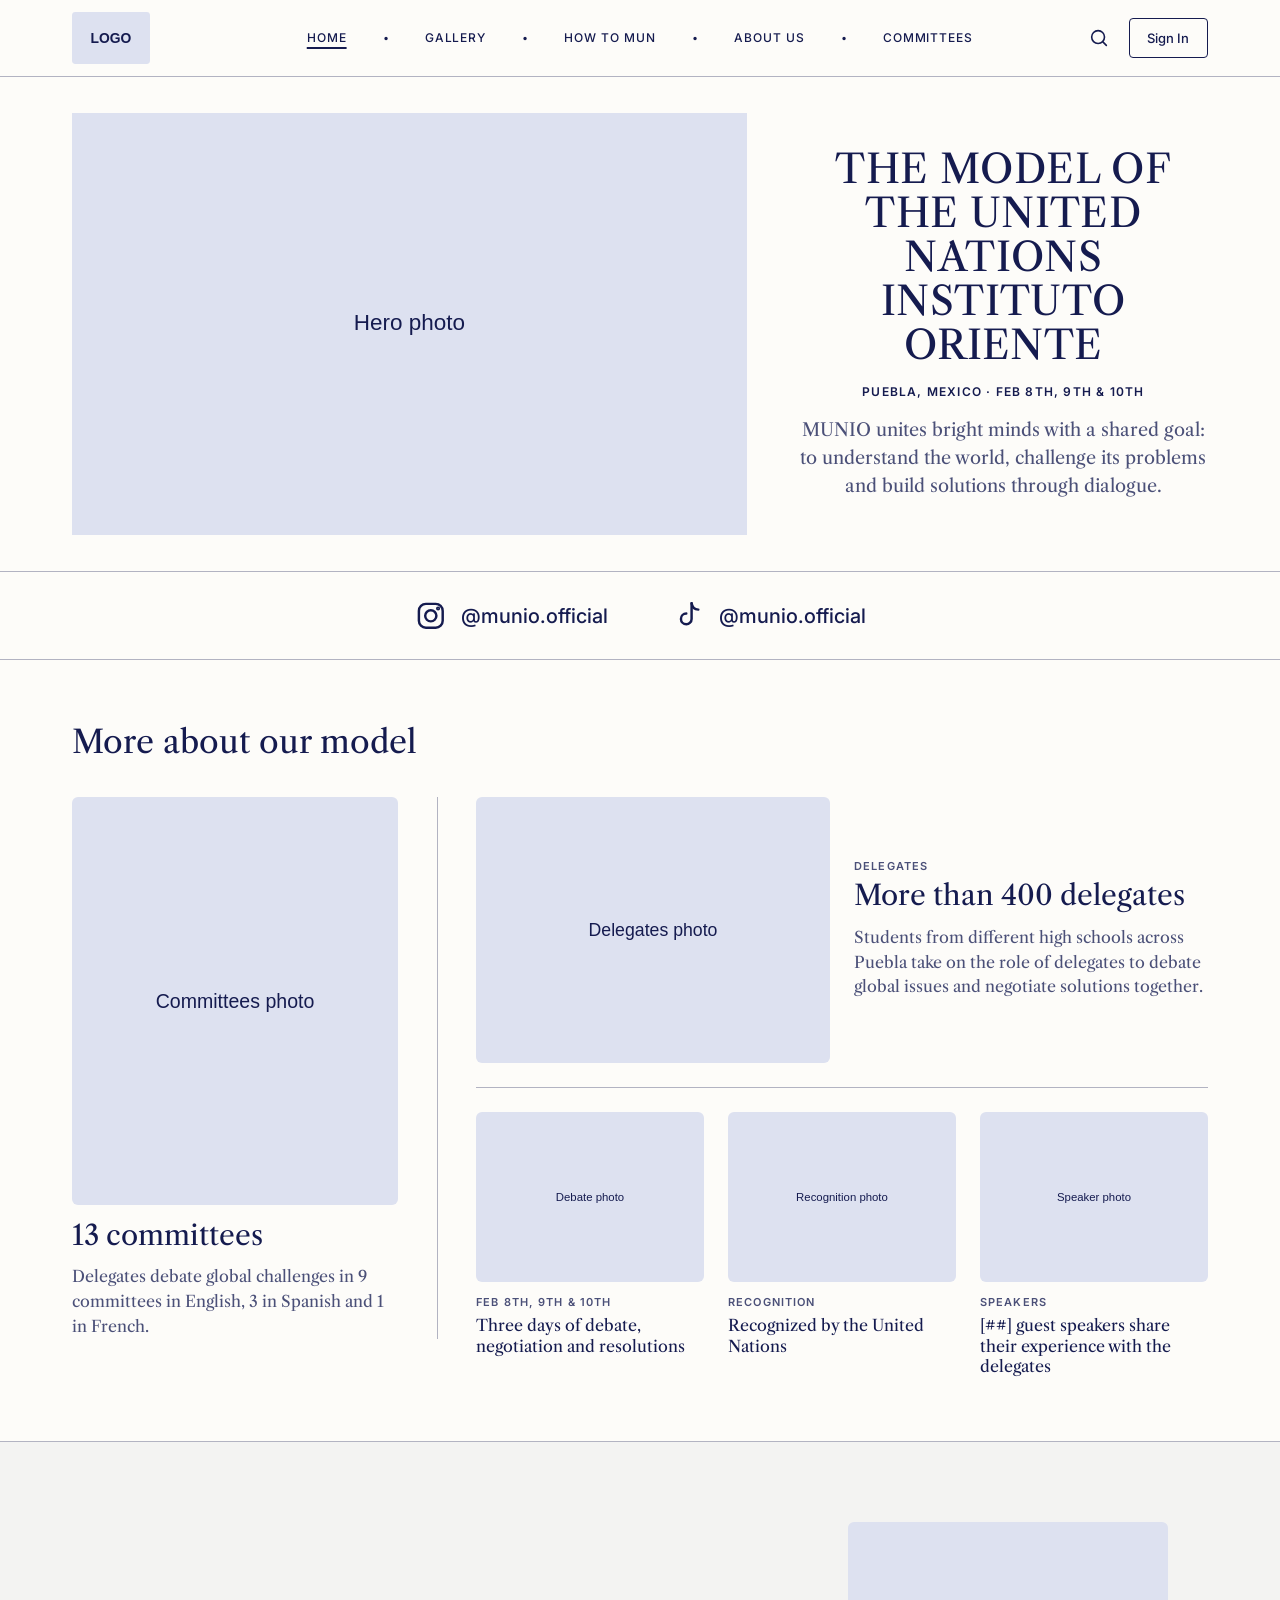
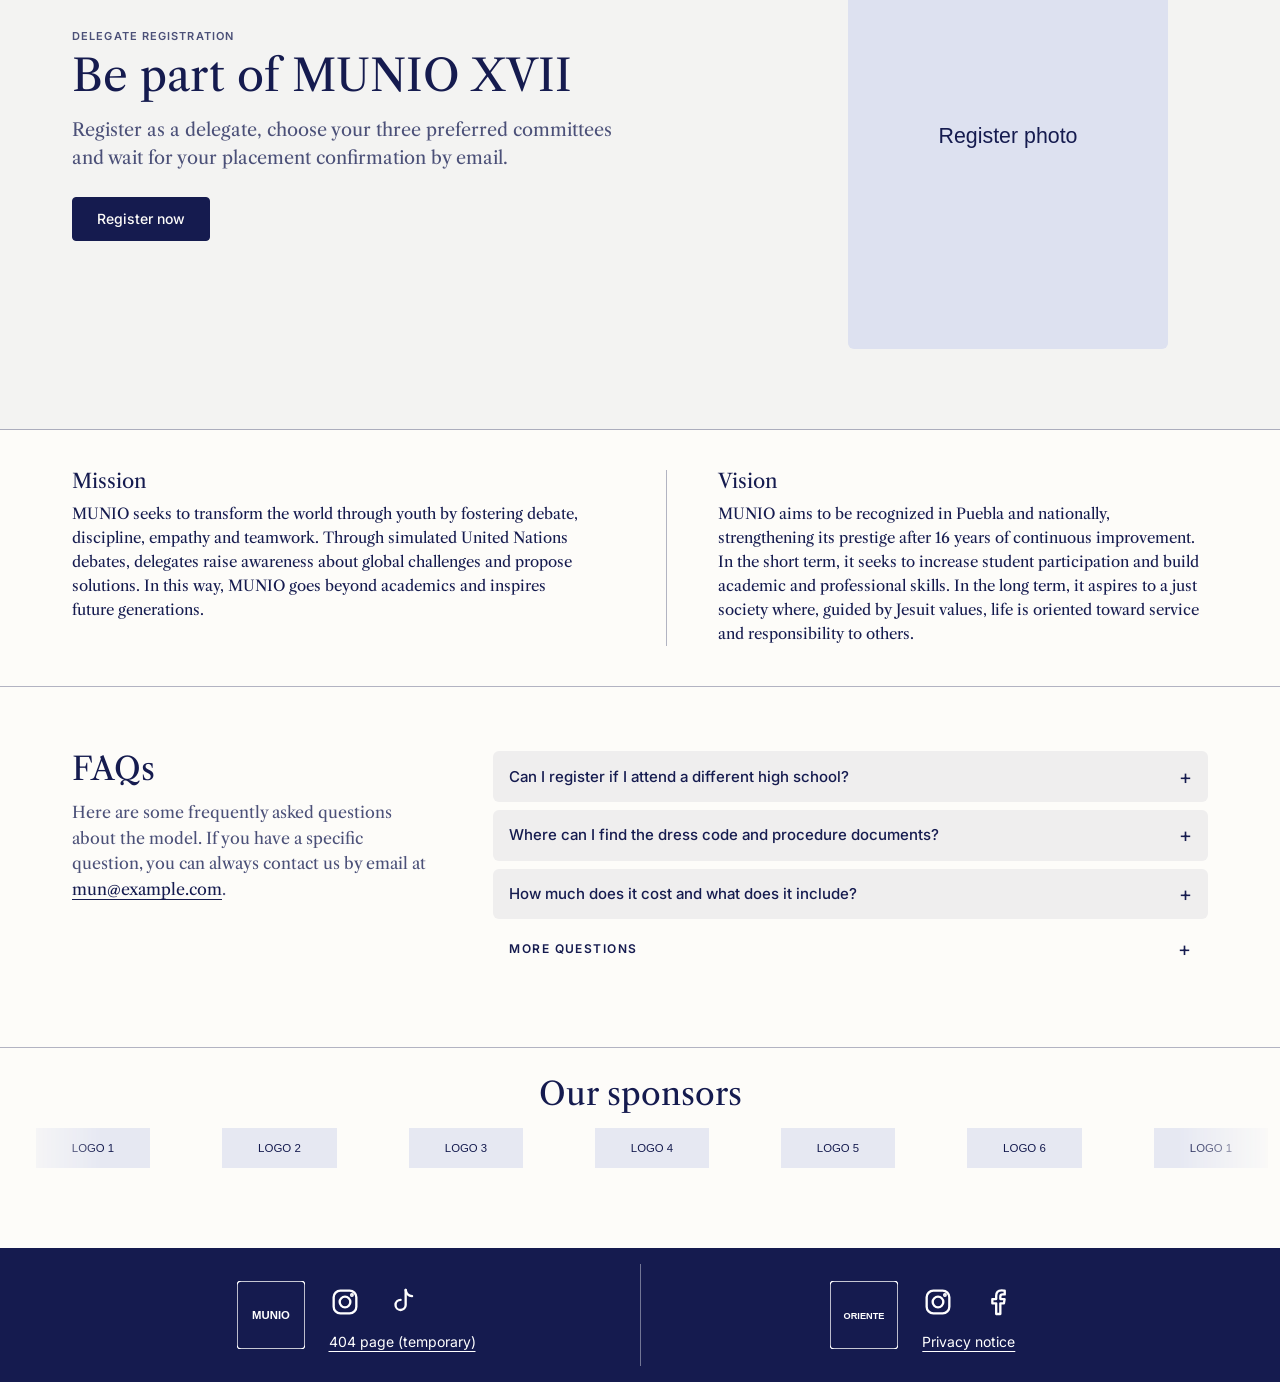
==== commit cbe97614: "feat(about-us): add About Us page - What is MUNIO, High Commands (video cover + hover cards), Our Mi" ====
--- a/index.html
+++ b/index.html
@@ -141,7 +141,7 @@
             </figure>
             <div class="card__text">
               <p class="card__meta">Recognition</p>
-              <h3 class="card__title">Sponsored by the top best universities in Puebla</h3>
+              <h3 class="card__title">Recognized by the United Nations</h3>
             </div>
           </article>
           <article class="card card--small">
@@ -153,7 +153,7 @@
             <div class="card__text">
               <p class="card__meta">Speakers</p>
               <!-- TODO: cambiar [##] por el número real de ponentes -->
-              <h3 class="card__title">+ 10 guest speakers share their experience with the delegates</h3>
+              <h3 class="card__title">[##] guest speakers share their experience with the delegates</h3>
             </div>
           </article>
           </div>
@@ -197,7 +197,7 @@
 
     <!-- ===================== FAQs ===================== -->
     <!-- Acordeón nativo (<details>), sin JavaScript. 3 preguntas visibles y 3 más dentro de "More questions".
-         TODO: cambiar XXX por el costo real y el correo mun@example.com por el oficial. -->
+         TODO: cambiar el correo mun@example.com por el oficial. -->
     <section class="section faq" aria-labelledby="faq-title">
       <div class="section__inner faq__grid">
         <div class="faq__intro">
